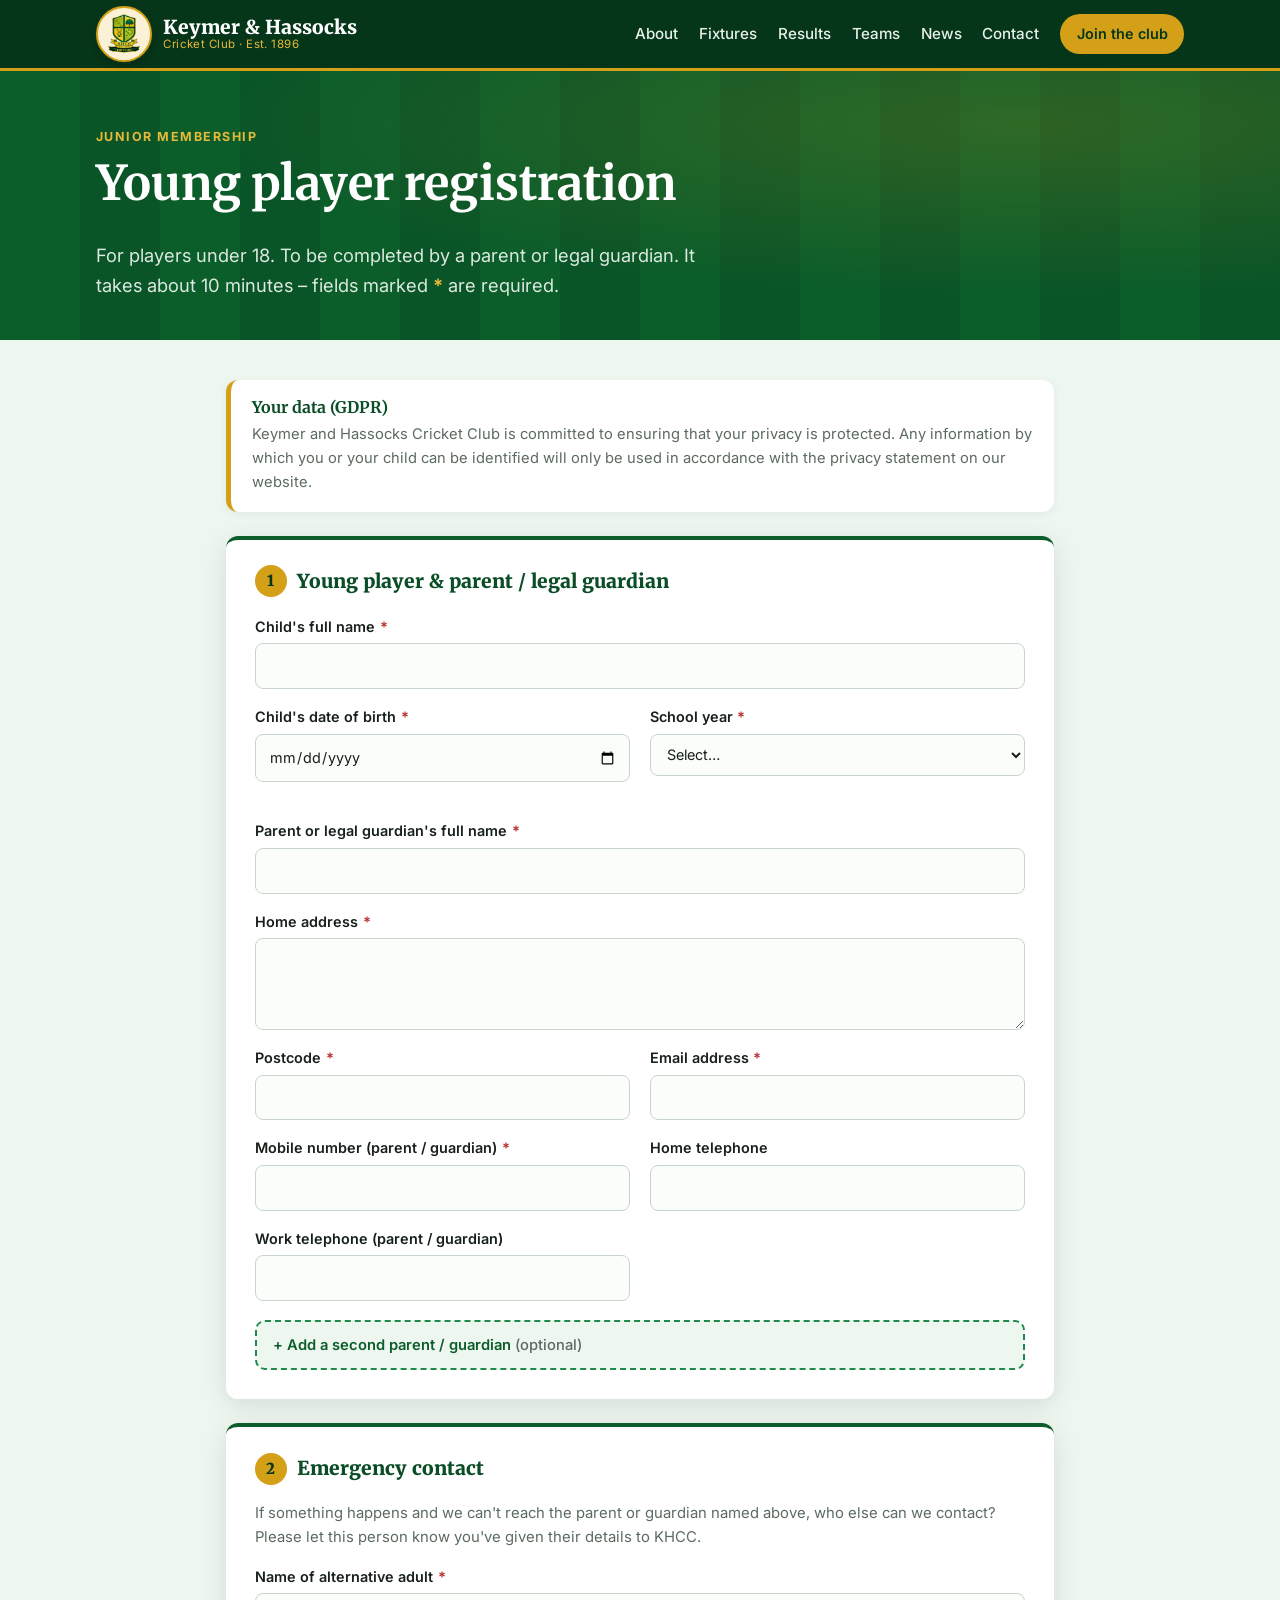
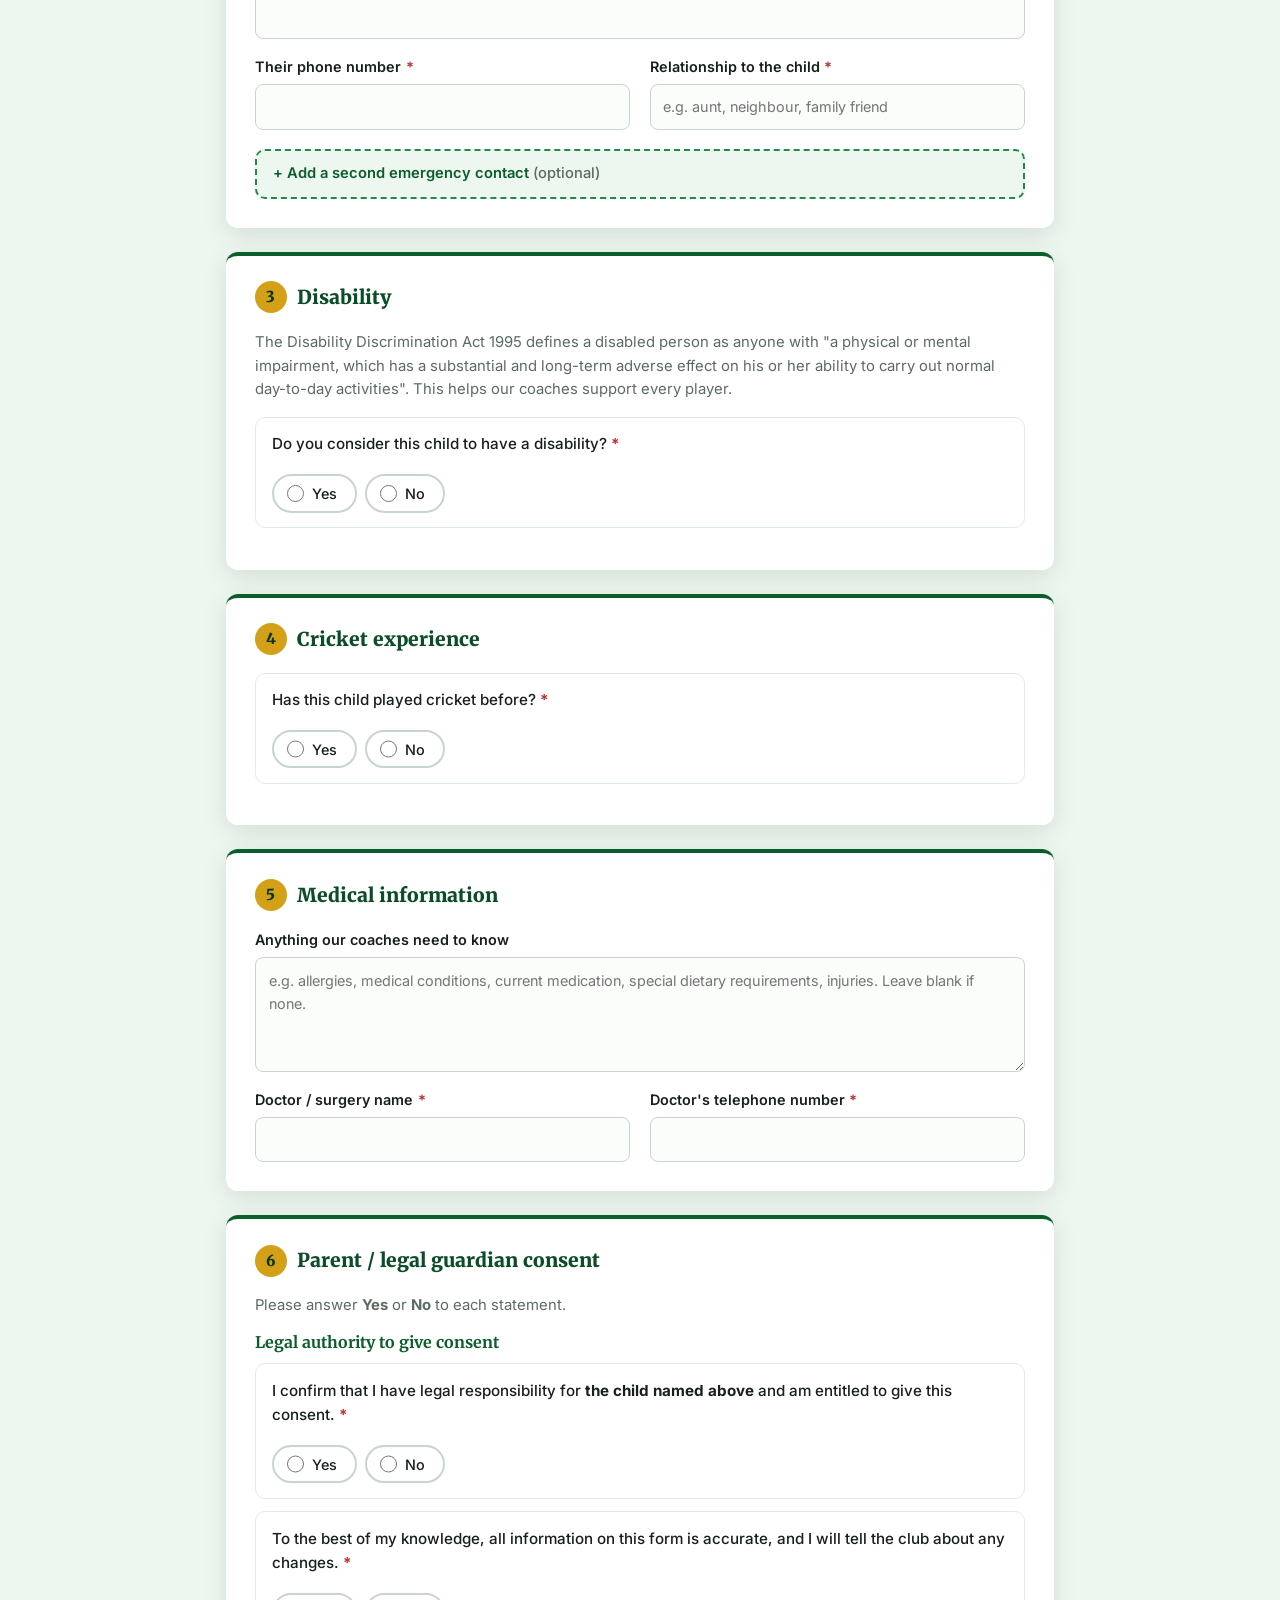
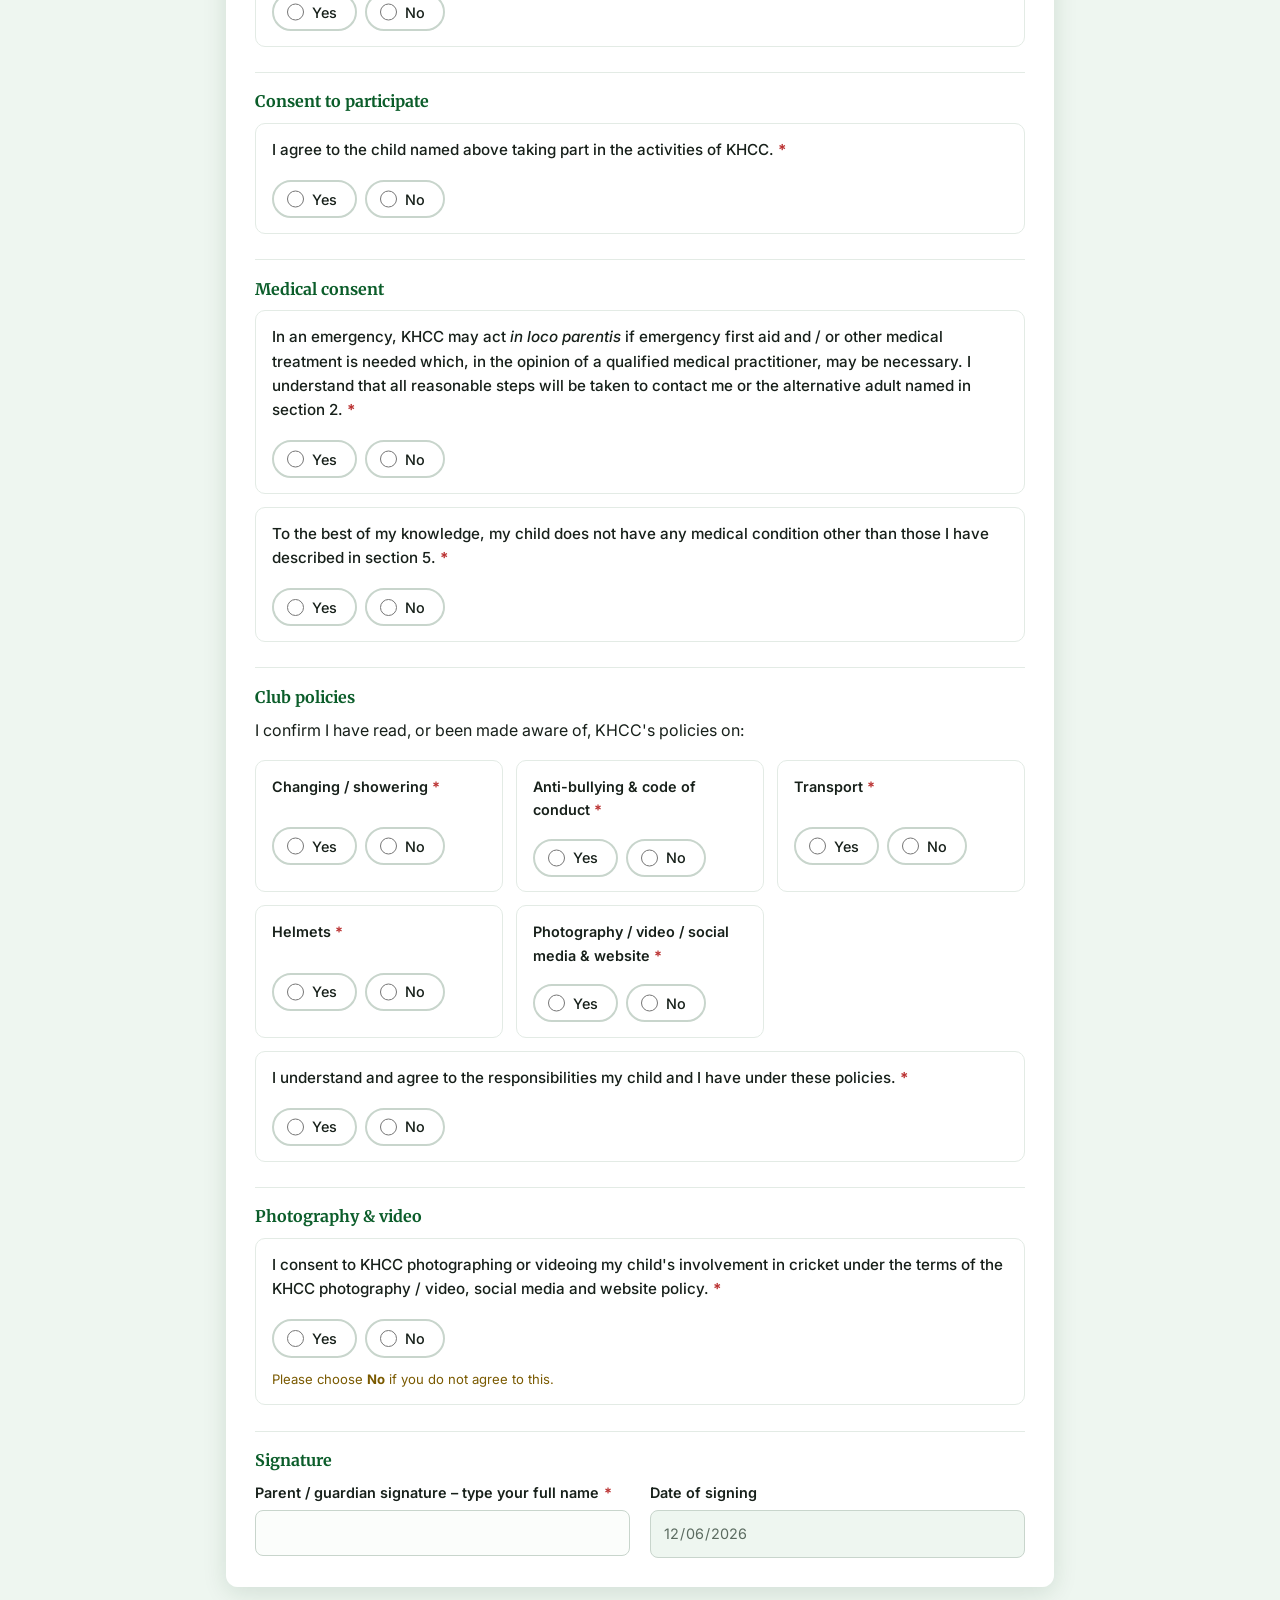
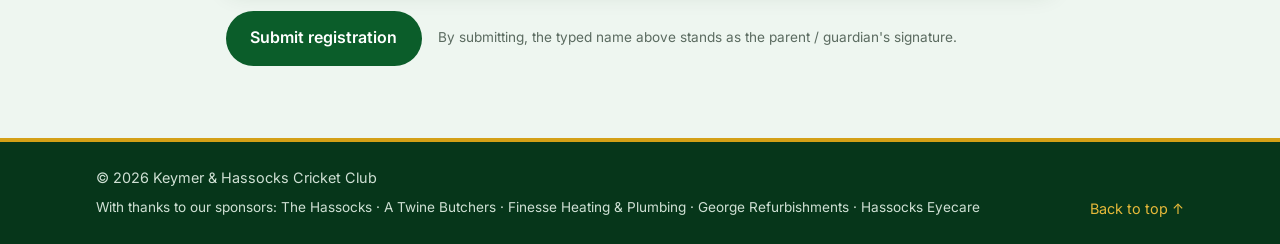
==== junior-registration.html @ 871d1a1e "junior template" ====
<!DOCTYPE html>
<html lang="en">
<head>
  <meta charset="UTF-8">
  <meta name="viewport" content="width=device-width, initial-scale=1.0">
  <title>Junior Player Registration – Keymer &amp; Hassocks Cricket Club</title>
  <meta name="description" content="Register a young player (under 18) with Keymer &amp; Hassocks Cricket Club – player profile, emergency contact, medical information and parent / guardian consent.">
  <link rel="icon" type="image/png" sizes="32x32" href="images/favicon-32.png">
  <link rel="icon" type="image/png" sizes="128x128" href="images/logo_128.png">
  <link rel="preconnect" href="https://fonts.googleapis.com">
  <link rel="preconnect" href="https://fonts.gstatic.com" crossorigin>
  <link href="https://fonts.googleapis.com/css2?family=Merriweather:wght@700;900&family=Inter:wght@400;500;600;700&display=swap" rel="stylesheet">
  <link rel="stylesheet" href="css/styles.css">
</head>
<body>

  <header class="site-header" id="top">
    <div class="container header-inner">
      <a href="index.html" class="brand" aria-label="Keymer &amp; Hassocks Cricket Club home">
        <img class="crest" src="images/logo_128.png" alt="" width="56" height="56">
        <span class="brand-text">
          <span class="brand-name">Keymer &amp; Hassocks</span>
          <span class="brand-sub">Cricket Club · Est. 1896</span>
        </span>
      </a>
      <button class="nav-toggle" aria-expanded="false" aria-controls="site-nav" aria-label="Open menu">
        <span></span><span></span><span></span>
      </button>
      <nav class="site-nav" id="site-nav" aria-label="Main">
        <a href="index.html#about">About</a>
        <a href="index.html#fixtures">Fixtures</a>
        <a href="index.html#results">Results</a>
        <a href="index.html#teams">Teams</a>
        <a href="index.html#news">News</a>
        <a href="index.html#contact">Contact</a>
        <a href="index.html#join" class="btn btn-gold btn-sm">Join the club</a>
      </nav>
    </div>
  </header>

  <main>
    <section class="page-hero">
      <div class="container">
        <p class="eyebrow eyebrow-gold">Junior membership</p>
        <h1>Young player registration</h1>
        <p class="lead">For players under 18. To be completed by a parent or legal guardian. It takes about 10 minutes – fields marked <span class="req">*</span> are required.</p>
      </div>
    </section>

    <section class="section section-tint reg-section">
      <div class="container reg-container">

        <aside class="gdpr-note">
          <h2>Your data (GDPR)</h2>
          <p>Keymer and Hassocks Cricket Club is committed to ensuring that your privacy is protected. Any information by which you or your child can be identified will only be used in accordance with the privacy statement on our website.</p>
        </aside>

        <div class="reg-done" id="reg-done" hidden tabindex="-1">
          <h2>Thank you – registration received</h2>
          <p id="reg-done-msg"></p>
          <p class="small">This is a pilot form: details are not yet sent to the club automatically. Please print or save a copy (choose “Save as PDF”) and email it to the junior section, or bring it to training.</p>
          <div class="hero-actions">
            <button type="button" class="btn btn-green" id="reg-print">Print / save a copy</button>
            <a href="index.html" class="btn btn-outline-green">Back to home</a>
          </div>
        </div>
        <form class="reg-form" id="reg-form" novalidate>
          <p class="form-status err" id="reg-errors" role="alert" hidden></p>

          <!-- SECTION 1 -->
          <fieldset class="reg-step">
            <legend><span class="step-num">1</span> Young player &amp; parent / legal guardian</legend>
            <div class="grid-2">
              <label class="span-2">Child's full name <span class="req">*</span>
                <input type="text" name="child_name" required autocomplete="off">
              </label>
              <label>Child's date of birth <span class="req">*</span>
                <input type="date" name="child_dob" required>
                <small class="hint" id="age-hint"></small>
              </label>
              <label>School year <span class="req">*</span>
                <select name="school_year" required>
                  <option value="">Select…</option>
                  <option>Reception</option>
                  <option>Year 1</option><option>Year 2</option><option>Year 3</option>
                  <option>Year 4</option><option>Year 5</option><option>Year 6</option>
                  <option>Year 7</option><option>Year 8</option><option>Year 9</option>
                  <option>Year 10</option><option>Year 11</option><option>Year 12</option>
                  <option>Year 13</option><option>Left school</option>
                </select>
              </label>
              <label class="span-2">Parent or legal guardian's full name <span class="req">*</span>
                <input type="text" name="parent_name" required autocomplete="name">
              </label>
              <label class="span-2">Home address <span class="req">*</span>
                <textarea name="address" rows="3" required autocomplete="street-address"></textarea>
              </label>
              <label>Postcode <span class="req">*</span>
                <input type="text" name="postcode" required autocomplete="postal-code" pattern="\s*[A-Za-z]{1,2}[0-9][A-Za-z0-9]?\s*[0-9][A-Za-z]{2}\s*" title="A UK postcode, e.g. BN6 8QH">
              </label>
              <label>Email address <span class="req">*</span>
                <input type="email" name="email" required autocomplete="email">
              </label>
              <label>Mobile number (parent / guardian) <span class="req">*</span>
                <input type="tel" name="mobile" required autocomplete="tel">
              </label>
              <label>Home telephone
                <input type="tel" name="home_tel">
              </label>
              <label>Work telephone (parent / guardian)
                <input type="tel" name="work_tel">
              </label>
            </div>

            <button type="button" class="add-more" data-add="parent2" aria-expanded="false" aria-controls="parent2">+ Add a second parent / guardian <span>(optional)</span></button>
            <div class="extra-block reveal" id="parent2" hidden>
              <div class="extra-head">
                <h3>Second parent / guardian</h3>
                <button type="button" class="remove-extra" data-remove="parent2">Remove</button>
              </div>
              <div class="grid-2">
                <label class="span-2">Full name <span class="req">*</span>
                  <input type="text" name="parent2_name" required>
                </label>
                <label>Relationship to the child
                  <input type="text" name="parent2_relationship" placeholder="e.g. mother, father, step-parent">
                </label>
                <label>Mobile number <span class="req">*</span>
                  <input type="tel" name="parent2_mobile" required>
                </label>
                <label>Email address
                  <input type="email" name="parent2_email">
                </label>
                <label>Work telephone
                  <input type="tel" name="parent2_work_tel">
                </label>
                <label class="span-2">Home address and postcode, if different
                  <textarea name="parent2_address" rows="2"></textarea>
                </label>
              </div>
            </div>
          </fieldset>

          <!-- SECTION 2 -->
          <fieldset class="reg-step">
            <legend><span class="step-num">2</span> Emergency contact</legend>
            <p class="intro">If something happens and we can't reach the parent or guardian named above, who else can we contact? Please let this person know you've given their details to KHCC.</p>
            <div class="grid-2">
              <label class="span-2">Name of alternative adult <span class="req">*</span>
                <input type="text" name="emergency_name" required>
              </label>
              <label>Their phone number <span class="req">*</span>
                <input type="tel" name="emergency_tel" required>
              </label>
              <label>Relationship to the child <span class="req">*</span>
                <input type="text" name="emergency_relationship" required placeholder="e.g. aunt, neighbour, family friend">
              </label>
            </div>

            <button type="button" class="add-more" data-add="emergency2" aria-expanded="false" aria-controls="emergency2">+ Add a second emergency contact <span>(optional)</span></button>
            <div class="extra-block reveal" id="emergency2" hidden>
              <div class="extra-head">
                <h3>Second emergency contact</h3>
                <button type="button" class="remove-extra" data-remove="emergency2">Remove</button>
              </div>
              <div class="grid-2">
                <label class="span-2">Name <span class="req">*</span>
                  <input type="text" name="emergency2_name" required>
                </label>
                <label>Their phone number <span class="req">*</span>
                  <input type="tel" name="emergency2_tel" required>
                </label>
                <label>Relationship to the child <span class="req">*</span>
                  <input type="text" name="emergency2_relationship" required placeholder="e.g. grandparent, neighbour">
                </label>
              </div>
            </div>
          </fieldset>

          <!-- SECTION 3 -->
          <fieldset class="reg-step">
            <legend><span class="step-num">3</span> Disability</legend>
            <p class="intro">The Disability Discrimination Act 1995 defines a disabled person as anyone with "a physical or mental impairment, which has a substantial and long-term adverse effect on his or her ability to carry out normal day-to-day activities". This helps our coaches support every player.</p>
            <fieldset class="yn">
              <legend>Do you consider this child to have a disability? <span class="req">*</span></legend>
              <label><input type="radio" name="disability" value="yes" required> Yes</label>
              <label><input type="radio" name="disability" value="no"> No</label>
            </fieldset>
            <div class="reveal" data-show-when="disability=yes" hidden>
              <fieldset class="checks" data-min-one>
                <legend>Nature of disability (tick all that apply) <span class="req">*</span></legend>
                <label><input type="checkbox" name="disability_type" value="Visual impairment"> Visual impairment</label>
                <label><input type="checkbox" name="disability_type" value="Hearing impairment"> Hearing impairment</label>
                <label><input type="checkbox" name="disability_type" value="Physical disability"> Physical disability</label>
                <label><input type="checkbox" name="disability_type" value="Learning disability"> Learning disability</label>
                <label><input type="checkbox" name="disability_type" value="Multiple disability"> Multiple disability</label>
                <label><input type="checkbox" name="disability_type" value="Other"> Other</label>
              </fieldset>
              <label class="reveal" data-show-when="disability_type=Other" hidden>Please specify <span class="req">*</span>
                <input type="text" name="disability_other" required>
              </label>
            </div>
          </fieldset>

          <!-- SECTION 4 -->
          <fieldset class="reg-step">
            <legend><span class="step-num">4</span> Cricket experience</legend>
            <fieldset class="yn">
              <legend>Has this child played cricket before? <span class="req">*</span></legend>
              <label><input type="radio" name="played_before" value="yes" required> Yes</label>
              <label><input type="radio" name="played_before" value="no"> No</label>
            </fieldset>
            <div class="reveal" data-show-when="played_before=yes" hidden>
              <fieldset class="checks" data-min-one>
                <legend>Where have they played? (tick all that apply) <span class="req">*</span></legend>
                <label><input type="checkbox" name="played_where" value="Primary school"> Primary school</label>
                <label><input type="checkbox" name="played_where" value="Secondary school"> Secondary school</label>
                <label><input type="checkbox" name="played_where" value="Local authority coaching"> Local authority coaching session(s)</label>
                <label><input type="checkbox" name="played_where" value="Club"> Club</label>
                <label><input type="checkbox" name="played_where" value="County"> County</label>
                <label><input type="checkbox" name="played_where" value="Other"> Other</label>
              </fieldset>
              <label class="reveal" data-show-when="played_where=Club" hidden>Which club?
                <input type="text" name="played_club">
              </label>
              <label class="reveal" data-show-when="played_where=Other" hidden>Please specify <span class="req">*</span>
                <input type="text" name="played_other" required>
              </label>
            </div>
          </fieldset>

          <!-- SECTION 5 -->
          <fieldset class="reg-step">
            <legend><span class="step-num">5</span> Medical information</legend>
            <div class="grid-2">
              <label class="span-2">Anything our coaches need to know
                <textarea name="medical" rows="4" placeholder="e.g. allergies, medical conditions, current medication, special dietary requirements, injuries. Leave blank if none."></textarea>
              </label>
              <label>Doctor / surgery name <span class="req">*</span>
                <input type="text" name="doctor" required>
              </label>
              <label>Doctor's telephone number <span class="req">*</span>
                <input type="tel" name="doctor_tel" required>
              </label>
            </div>
          </fieldset>

          <!-- SECTION 6 -->
          <fieldset class="reg-step">
            <legend><span class="step-num">6</span> Parent / legal guardian consent</legend>
            <p class="intro">Please answer <strong>Yes</strong> or <strong>No</strong> to each statement.</p>

            <h3 class="sub">Legal authority to give consent</h3>
            <fieldset class="yn" data-must-be-yes="We can only register a child with the consent of someone who has legal responsibility for them.">
              <legend>I confirm that I have legal responsibility for <strong class="child-name-slot">the child named above</strong> and am entitled to give this consent. <span class="req">*</span></legend>
              <label><input type="radio" name="c_legal" value="yes" required> Yes</label>
              <label><input type="radio" name="c_legal" value="no"> No</label>
            </fieldset>
            <fieldset class="yn" data-must-be-yes="Please confirm the information is accurate before submitting.">
              <legend>To the best of my knowledge, all information on this form is accurate, and I will tell the club about any changes. <span class="req">*</span></legend>
              <label><input type="radio" name="c_accurate" value="yes" required> Yes</label>
              <label><input type="radio" name="c_accurate" value="no"> No</label>
            </fieldset>

            <h3 class="sub">Consent to participate</h3>
            <fieldset class="yn" data-must-be-yes="Consent to take part is needed to register.">
              <legend>I agree to the child named above taking part in the activities of KHCC. <span class="req">*</span></legend>
              <label><input type="radio" name="c_participate" value="yes" required> Yes</label>
              <label><input type="radio" name="c_participate" value="no"> No</label>
            </fieldset>

            <h3 class="sub">Medical consent</h3>
            <fieldset class="yn">
              <legend>In an emergency, KHCC may act <em>in loco parentis</em> if emergency first aid and / or other medical treatment is needed which, in the opinion of a qualified medical practitioner, may be necessary. I understand that all reasonable steps will be taken to contact me or the alternative adult named in section 2. <span class="req">*</span></legend>
              <label><input type="radio" name="c_medical" value="yes" required> Yes</label>
              <label><input type="radio" name="c_medical" value="no"> No</label>
            </fieldset>
            <fieldset class="yn">
              <legend>To the best of my knowledge, my child does not have any medical condition other than those I have described in section 5. <span class="req">*</span></legend>
              <label><input type="radio" name="c_no_other_conditions" value="yes" required> Yes</label>
              <label><input type="radio" name="c_no_other_conditions" value="no"> No</label>
            </fieldset>

            <h3 class="sub">Club policies</h3>
            <p>I confirm I have read, or been made aware of, KHCC's policies on:</p>
            <div class="policy-grid">
              <fieldset class="yn yn-compact">
                <legend>Changing / showering <span class="req">*</span></legend>
                <label><input type="radio" name="p_changing" value="yes" required> Yes</label>
                <label><input type="radio" name="p_changing" value="no"> No</label>
              </fieldset>
              <fieldset class="yn yn-compact">
                <legend>Anti-bullying &amp; code of conduct <span class="req">*</span></legend>
                <label><input type="radio" name="p_conduct" value="yes" required> Yes</label>
                <label><input type="radio" name="p_conduct" value="no"> No</label>
              </fieldset>
              <fieldset class="yn yn-compact">
                <legend>Transport <span class="req">*</span></legend>
                <label><input type="radio" name="p_transport" value="yes" required> Yes</label>
                <label><input type="radio" name="p_transport" value="no"> No</label>
              </fieldset>
              <fieldset class="yn yn-compact">
                <legend>Helmets <span class="req">*</span></legend>
                <label><input type="radio" name="p_helmets" value="yes" required> Yes</label>
                <label><input type="radio" name="p_helmets" value="no"> No</label>
              </fieldset>
              <fieldset class="yn yn-compact">
                <legend>Photography / video / social media &amp; website <span class="req">*</span></legend>
                <label><input type="radio" name="p_photography" value="yes" required> Yes</label>
                <label><input type="radio" name="p_photography" value="no"> No</label>
              </fieldset>
            </div>
            <fieldset class="yn">
              <legend>I understand and agree to the responsibilities my child and I have under these policies. <span class="req">*</span></legend>
              <label><input type="radio" name="c_responsibilities" value="yes" required> Yes</label>
              <label><input type="radio" name="c_responsibilities" value="no"> No</label>
            </fieldset>

            <h3 class="sub">Photography &amp; video</h3>
            <fieldset class="yn">
              <legend>I consent to KHCC photographing or videoing my child's involvement in cricket under the terms of the KHCC photography / video, social media and website policy. <span class="req">*</span></legend>
              <label><input type="radio" name="c_photo_parent" value="yes" required> Yes</label>
              <label><input type="radio" name="c_photo_parent" value="no"> No</label>
              <p class="warn">Please choose <strong>No</strong> if you do not agree to this.</p>
            </fieldset>

            <h3 class="sub">Signature</h3>
            <div class="grid-2">
              <label>Parent / guardian signature – type your full name <span class="req">*</span>
                <input type="text" name="parent_signature" required class="signature">
              </label>
              <label>Date of signing
                <input type="date" name="parent_signed_date" required readonly>
              </label>
            </div>
          </fieldset>

          <!-- CHILD CONSENT (12–17) -->
          <fieldset class="reg-step reveal" id="child-consent" hidden>
            <legend><span class="step-num">7</span> Player's own consent (ages 12–17)</legend>
            <p class="intro">Players aged 12 or over are asked to give their own answer about photography. Please hand the device to your child for this part.</p>
            <fieldset class="yn">
              <legend>I agree to KHCC photographing or videoing my involvement in cricket under the terms of the KHCC photography / video, social media and website policy. <span class="req">*</span></legend>
              <label><input type="radio" name="c_photo_child" value="yes" required> Yes</label>
              <label><input type="radio" name="c_photo_child" value="no"> No</label>
              <p class="warn">Choose <strong>No</strong> if you do not agree.</p>
            </fieldset>
            <div class="grid-2">
              <label>Player signature – type your full name <span class="req">*</span>
                <input type="text" name="child_signature" required class="signature">
              </label>
              <label>Date of signing
                <input type="date" name="child_signed_date" required readonly>
              </label>
            </div>
          </fieldset>

          <div class="reg-actions">
            <button type="submit" class="btn btn-green">Submit registration</button>
            <p class="small">By submitting, the typed name above stands as the parent / guardian's signature.</p>
          </div>
        </form>

      </div>
    </section>
  </main>

  <footer class="site-footer">
    <div class="container footer-inner">
      <p>&copy; <span id="year"></span> Keymer &amp; Hassocks Cricket Club</p>
      <p class="sponsors">With thanks to our sponsors: The Hassocks · A Twine Butchers · Finesse Heating &amp; Plumbing · George Refurbishments · Hassocks Eyecare</p>
      <p><a href="#top">Back to top ↑</a></p>
    </div>
  </footer>

  <script src="js/main.js"></script>
  <script src="js/junior-registration.js"></script>
</body>
</html>
---- css/styles.css ----
:root {
  --green-900: #06361a;
  --green-800: #0b4d26;
  --green-700: #0b5d2a;
  --green-500: #1f8a4c;
  --green-50: #eef6f0;
  --gold-500: #d4a017;
  --gold-400: #e6b93a;
  --gold-100: #fbf1d6;
  --ink: #17201a;
  --muted: #5b6b60;
  --white: #ffffff;
  --radius: 12px;
  --shadow: 0 6px 24px rgba(6, 54, 26, 0.12);
  --max: 1120px;
}

* { box-sizing: border-box; }

html { scroll-behavior: smooth; scroll-padding-top: 76px; }

body {
  margin: 0;
  font-family: "Inter", system-ui, -apple-system, "Segoe UI", Roboto, sans-serif;
  color: var(--ink);
  background: var(--white);
  line-height: 1.6;
}

h1, h2, h3 { font-family: "Merriweather", Georgia, serif; line-height: 1.2; margin: 0 0 .6em; }
h2 { font-size: clamp(1.7rem, 3.5vw, 2.4rem); color: var(--green-800); }
h3 { font-size: 1.15rem; }
p { margin: 0 0 1em; }
a { color: var(--green-700); }

.container { max-width: var(--max); margin: 0 auto; padding: 0 16px; }
.gold { color: var(--gold-400); }

/* Buttons */
.btn {
  display: inline-block;
  padding: .8em 1.4em;
  border-radius: 999px;
  font-weight: 600;
  text-decoration: none;
  border: 2px solid transparent;
  cursor: pointer;
  font: inherit;
  font-weight: 600;
  transition: transform .15s, background .15s, color .15s;
}
.btn:hover { transform: translateY(-1px); }
.btn-sm { padding: .45em 1em; font-size: .9rem; }
.btn-gold { background: var(--gold-500); color: var(--green-900); }
.btn-gold:hover { background: var(--gold-400); }
.btn-green { background: var(--green-700); color: var(--white); }
.btn-green:hover { background: var(--green-800); }
.btn-outline { border-color: var(--gold-400); color: var(--white); }
.btn-outline:hover { background: rgba(255,255,255,.08); }

/* Header */
.site-header {
  position: sticky; top: 0; z-index: 50;
  background: var(--green-900);
  border-bottom: 3px solid var(--gold-500);
}
.header-inner { display: flex; align-items: center; justify-content: space-between; height: 68px; }
.brand { display: flex; align-items: center; gap: .7rem; text-decoration: none; color: var(--white); }
.crest {
  width: 56px; height: 56px; padding: 4px; flex-shrink: 0;
  display: block; object-fit: contain;
  border-radius: 50%;
  background: var(--gold-100);
  border: 2px solid var(--gold-500);
  box-shadow: 0 0 0 2px var(--green-900), 0 2px 8px rgba(0, 0, 0, .35);
}
.brand-text { display: flex; flex-direction: column; line-height: 1.1; }
.brand-name { font-family: "Merriweather", serif; font-weight: 900; font-size: 1.2rem; }
.brand-sub { font-size: .72rem; color: var(--gold-400); letter-spacing: .04em; }

.site-nav { display: flex; align-items: center; gap: 1.3rem; }
.site-nav a:not(.btn) { color: #e7efe9; text-decoration: none; font-weight: 500; font-size: .95rem; }
.site-nav a:not(.btn):hover { color: var(--gold-400); }

.nav-toggle { display: none; background: none; border: 0; padding: 8px; cursor: pointer; }
.nav-toggle span { display: block; width: 24px; height: 2px; margin: 5px 0; background: var(--gold-400); transition: transform .2s, opacity .2s; }

@media (max-width: 860px) {
  .nav-toggle { display: block; }
  .site-nav {
    position: absolute; top: 71px; left: 0; right: 0;
    flex-direction: column; align-items: stretch; gap: 0;
    background: var(--green-900);
    border-bottom: 3px solid var(--gold-500);
    max-height: 0; overflow: hidden; transition: max-height .25s ease;
  }
  .site-nav.open { max-height: 480px; }
  .site-nav a { padding: .9rem 16px; border-top: 1px solid rgba(255,255,255,.08); }
  .site-nav .btn { margin: .8rem 16px 1rem; text-align: center; }
  .nav-toggle[aria-expanded="true"] span:nth-child(1) { transform: translateY(7px) rotate(45deg); }
  .nav-toggle[aria-expanded="true"] span:nth-child(2) { opacity: 0; }
  .nav-toggle[aria-expanded="true"] span:nth-child(3) { transform: translateY(-7px) rotate(-45deg); }
}

/* Hero */
.hero {
  color: var(--white);
  background:
    radial-gradient(ellipse at 80% 20%, rgba(212,160,23,.18), transparent 55%),
    repeating-linear-gradient(90deg, var(--green-700) 0 80px, #0a5527 80px 160px);
  padding: 5rem 0 0;
}
.hero-inner { max-width: 760px; margin-left: max(16px, calc((100% - var(--max)) / 2 + 16px)); padding-bottom: 3rem; }
.hero h1 { font-size: clamp(2.2rem, 6vw, 3.8rem); color: var(--white); }
.lead { font-size: 1.15rem; color: #dbe9df; max-width: 620px; }
.hero-actions { display: flex; flex-wrap: wrap; gap: .8rem; margin-top: 1.6rem; }

.hero-stats {
  display: grid; grid-template-columns: repeat(4, 1fr);
  background: var(--green-900);
  border-radius: var(--radius) var(--radius) 0 0;
  border-top: 4px solid var(--gold-500);
  padding: 1.4rem 16px;
}
.stat { text-align: center; }
.stat-num { display: block; font-family: "Merriweather", serif; font-weight: 900; font-size: 1.8rem; color: var(--gold-400); }
.stat-label { font-size: .85rem; color: #cfe0d4; }
@media (max-width: 600px) { .hero-stats { grid-template-columns: repeat(2, 1fr); row-gap: 1rem; } }

/* Sections */
.section { padding: 4.5rem 0; }
.section-tint { background: var(--green-50); }
.section-green { background: var(--green-800); color: var(--white); }
.section-green h2 { color: var(--white); }
.section-gold { background: var(--gold-100); }

.eyebrow { text-transform: uppercase; letter-spacing: .12em; font-size: .78rem; font-weight: 700; color: var(--gold-500); margin-bottom: .5rem; }
.hero .eyebrow, .eyebrow-gold { color: var(--gold-400); }
.eyebrow-green { color: var(--green-700); }

.two-col { display: grid; grid-template-columns: 1.1fr 1fr; gap: 3rem; align-items: center; }
@media (max-width: 860px) { .two-col { grid-template-columns: 1fr; gap: 2rem; } }

.ticks { list-style: none; padding: 0; margin: 1.2rem 0 0; }
.ticks li { padding-left: 1.8rem; position: relative; margin-bottom: .5rem; font-weight: 500; }
.ticks li::before {
  content: "✓"; position: absolute; left: 0; top: 0;
  width: 1.25rem; height: 1.25rem; border-radius: 50%;
  background: var(--gold-500); color: var(--green-900);
  display: grid; place-items: center; font-size: .75rem; font-weight: 700; margin-top: .2rem;
}

/* Pitch illustration */
.about-card {
  background: var(--green-500);
  background-image: radial-gradient(circle at center, #2a9b58 0 45%, var(--green-700) 46% 100%);
  border-radius: 50%;
  aspect-ratio: 1; max-width: 420px; width: 100%; margin: 0 auto;
  display: grid; place-items: center;
  box-shadow: var(--shadow), inset 0 0 0 10px rgba(255,255,255,.15);
}
.pitch { position: relative; width: 22%; height: 62%; background: #d9c58f; border-radius: 4px; }
.crease { position: absolute; left: -15%; right: -15%; height: 2px; background: #fff; }
.crease.top { top: 12%; } .crease.bottom { bottom: 12%; }
.stumps { position: absolute; left: 50%; transform: translateX(-50%); display: flex; gap: 3px; }
.stumps.top { top: 6%; } .stumps.bottom { bottom: 6%; }
.stumps i { width: 3px; height: 12px; background: var(--gold-500); display: block; }

/* Filter chips */
.filter { display: flex; flex-wrap: wrap; gap: .5rem; margin-bottom: 1.5rem; }
.chip {
  border: 2px solid var(--green-700); background: var(--white); color: var(--green-700);
  border-radius: 999px; padding: .35em 1em; font: inherit; font-weight: 600; font-size: .9rem; cursor: pointer;
}
.chip.active, .chip:hover { background: var(--green-700); color: var(--white); }

/* Fixtures */
.fixture-list { display: grid; gap: .8rem; }
.fixture {
  display: grid; grid-template-columns: 84px 1fr auto; gap: 1.2rem; align-items: center;
  background: var(--white); border-radius: var(--radius); padding: 1rem 1.2rem;
  box-shadow: 0 2px 8px rgba(6,54,26,.06); border-left: 5px solid var(--gold-500);
}
.fx-date { text-align: center; background: var(--green-800); color: var(--white); border-radius: 8px; padding: .4rem 0; line-height: 1.15; }
.fx-date .d { font-family: "Merriweather", serif; font-weight: 900; font-size: 1.5rem; color: var(--gold-400); display: block; }
.fx-date .m { font-size: .75rem; text-transform: uppercase; letter-spacing: .08em; }
.fx-teams { font-weight: 600; }
.fx-meta { font-size: .88rem; color: var(--muted); }
.tag { font-size: .75rem; font-weight: 700; padding: .25em .7em; border-radius: 999px; white-space: nowrap; }
.tag-home { background: var(--green-50); color: var(--green-700); border: 1px solid var(--green-500); }
.tag-away { background: var(--gold-100); color: #7a5a00; border: 1px solid var(--gold-500); }
.empty { color: var(--muted); font-style: italic; }
@media (max-width: 560px) {
  .fixture { grid-template-columns: 64px 1fr; }
  .fixture .tag { grid-column: 2; justify-self: start; }
}

/* Results */
.results-grid { display: grid; grid-template-columns: repeat(auto-fill, minmax(260px, 1fr)); gap: 1rem; }
.result { border-radius: var(--radius); padding: 1.2rem; border: 1px solid #dfe8e2; background: var(--white); }
.result-badge { display: inline-block; font-size: .72rem; font-weight: 800; letter-spacing: .08em; padding: .2em .7em; border-radius: 4px; margin-bottom: .6rem; }
.won { background: var(--green-700); color: var(--white); }
.lost { background: #8a2b2b; color: var(--white); }
.drawn { background: var(--gold-500); color: var(--green-900); }
.cancelled { background: #6b7280; color: var(--white); }
.map-embed { width: 100%; min-height: 300px; border: 0; border-radius: var(--radius); display: block; }
.sponsors { color: #cfe0d4; font-size: .85rem; }
.result h3 { font-family: "Inter", sans-serif; font-size: 1rem; margin-bottom: .3rem; }
.result .score { font-size: .92rem; color: var(--muted); margin: 0; }

/* Team cards */
.cards { display: grid; grid-template-columns: repeat(auto-fit, minmax(230px, 1fr)); gap: 1.2rem; }
.card {
  background: rgba(255,255,255,.06); border: 1px solid rgba(230,185,58,.35);
  border-radius: var(--radius); padding: 1.5rem;
}
.card h3 { color: var(--gold-400); }
.card p { color: #dbe9df; }
.card .meta { margin: 0; font-weight: 600; color: var(--white); font-size: .9rem; }

/* News */
.news-grid { display: grid; grid-template-columns: repeat(auto-fit, minmax(260px, 1fr)); gap: 1.5rem; }
.news-item { border-top: 4px solid var(--gold-500); padding-top: 1rem; }
.news-item time { font-size: .82rem; color: var(--muted); font-weight: 600; }
.news-item h3 { margin-top: .3rem; color: var(--green-800); }

/* Join */
.prices { width: 100%; max-width: 380px; border-collapse: collapse; margin-top: 1rem; }
.prices th, .prices td { padding: .55rem 0; border-bottom: 1px solid rgba(11,77,38,.15); }
.prices th { text-align: left; font-weight: 500; }
.prices td { text-align: right; font-weight: 700; color: var(--green-800); }

.join-form { background: var(--white); padding: 1.8rem; border-radius: var(--radius); box-shadow: var(--shadow); display: grid; gap: 1rem; }
.join-form label { display: grid; gap: .35rem; font-weight: 600; font-size: .9rem; }
.join-form input, .join-form select, .join-form textarea {
  font: inherit; padding: .65rem .8rem; border: 1px solid #c8d5cc; border-radius: 8px; background: #fbfdfb;
}
.join-form input:focus, .join-form select:focus, .join-form textarea:focus { outline: 2px solid var(--gold-500); border-color: var(--green-700); }
.join-form .invalid { border-color: #b33; }
.form-status { margin: 0; font-weight: 600; min-height: 1.5em; }
.form-status.ok { color: var(--green-700); }
.form-status.err { color: #b33; }

/* Contact */
address { font-style: normal; margin-bottom: 1rem; line-height: 1.7; }
.map-placeholder {
  min-height: 260px; border-radius: var(--radius);
  background: repeating-linear-gradient(45deg, var(--green-50) 0 14px, #e2efe6 14px 28px);
  border: 2px dashed var(--green-500);
  display: grid; place-items: center; color: var(--green-700); font-weight: 600;
}

/* Footer */
.site-footer { background: var(--green-900); color: #cfe0d4; border-top: 4px solid var(--gold-500); padding: 1.5rem 0; font-size: .9rem; }
.footer-inner { display: flex; justify-content: space-between; flex-wrap: wrap; gap: .5rem; }
.footer-inner p { margin: 0; }
.site-footer a { color: var(--gold-400); text-decoration: none; }

/* Long club name: tighten brand on small phones */
@media (max-width: 400px) {
  .brand-name { font-size: 1rem; }
  .crest { width: 48px; height: 48px; padding: 3px; }
}

/* ---------------------------------------------------------------------------
   Junior registration page
--------------------------------------------------------------------------- */
.page-hero {
  color: var(--white);
  background:
    radial-gradient(ellipse at 80% 20%, rgba(212,160,23,.18), transparent 55%),
    repeating-linear-gradient(90deg, var(--green-700) 0 80px, #0a5527 80px 160px);
  padding: 3.5rem 0 2.5rem;
}
.page-hero h1 { font-size: clamp(1.9rem, 5vw, 3rem); color: var(--white); }
.page-hero .lead { margin: 0; }
.req { color: #b33; font-weight: 700; }
.page-hero .req { color: var(--gold-400); }

.reg-section { padding-top: 2.5rem; }
.reg-container { max-width: 860px; }

.gdpr-note {
  background: var(--white); border-left: 5px solid var(--gold-500);
  border-radius: var(--radius); padding: 1.1rem 1.3rem; margin-bottom: 1.5rem;
  box-shadow: 0 2px 8px rgba(6,54,26,.06); font-size: .92rem;
}
.gdpr-note h2 { font-size: 1rem; margin-bottom: .4rem; }
.gdpr-note p { margin: 0; color: var(--muted); }

.reg-form { display: grid; gap: 1.5rem; }
.reg-form > .form-status { background: #fdecec; border: 1px solid #e3b3b3; border-radius: var(--radius); padding: .9rem 1.1rem; display: grid; gap: .25rem; }
.reg-form > .form-status[hidden] { display: none; }

.reg-step {
  background: var(--white); border: 0; margin: 0; min-width: 0;
  border-radius: var(--radius); box-shadow: var(--shadow);
  padding: 1.6rem 1.8rem 1.8rem; border-top: 4px solid var(--green-700);
}
.reg-step[hidden] { display: none; }
.reg-step > legend {
  float: left; width: 100%; padding: 0; margin-bottom: 1.1rem;
  font-family: "Merriweather", Georgia, serif; font-weight: 900; font-size: 1.2rem; color: var(--green-800);
  display: flex; align-items: center; gap: .65rem;
}
.reg-step > legend + * { clear: both; }
.step-num {
  flex-shrink: 0; width: 2rem; height: 2rem; border-radius: 50%;
  display: grid; place-items: center; font-size: .95rem;
  background: var(--gold-500); color: var(--green-900);
}
.reg-step .intro { color: var(--muted); font-size: .93rem; }
.reg-step .sub { font-size: 1rem; color: var(--green-700); margin: 1.6rem 0 .7rem; padding-top: 1.2rem; border-top: 1px solid #e3ebe5; }
.reg-step .sub:first-of-type { border-top: 0; padding-top: 0; margin-top: .4rem; }

.grid-2 { display: grid; grid-template-columns: 1fr 1fr; gap: 1rem 1.2rem; }
.span-2 { grid-column: 1 / -1; }
@media (max-width: 640px) {
  .grid-2 { grid-template-columns: 1fr; }
  .reg-step { padding: 1.3rem 1.1rem 1.4rem; }
}

/* Flex (not grid) so the label text and its * stay on one line; the field wraps underneath. */
.reg-form label { display: flex; flex-wrap: wrap; align-items: baseline; align-content: flex-start; gap: .35rem .3rem; font-weight: 600; font-size: .9rem; }
.reg-form label > :is(input:not([type="radio"], [type="checkbox"]), select, textarea, .hint) { flex: 1 0 100%; }
.reg-form label[hidden], .reg-form .reveal[hidden] { display: none; }
.reg-form input[type="text"], .reg-form input[type="email"], .reg-form input[type="tel"],
.reg-form input[type="date"], .reg-form select, .reg-form textarea {
  font: inherit; font-weight: 400; padding: .65rem .8rem; width: 100%;
  border: 1px solid #c8d5cc; border-radius: 8px; background: #fbfdfb; color: var(--ink);
}
.reg-form input[readonly] { background: var(--green-50); color: var(--muted); }
.reg-form input:focus, .reg-form select:focus, .reg-form textarea:focus { outline: 2px solid var(--gold-500); border-color: var(--green-700); }
.reg-form .invalid:is(input, select, textarea) { border-color: #b33; background: #fff7f7; }
.reg-form .signature { font-family: "Merriweather", Georgia, serif; font-style: italic; }
.hint { font-weight: 500; color: var(--muted); font-size: .82rem; min-height: 1.2em; }

/* Yes / No questions and tick lists */
.yn, .checks { border: 1px solid #e3ebe5; border-radius: 10px; padding: .9rem 1rem; margin: 0 0 .8rem; min-width: 0; }
.yn > legend, .checks > legend { float: left; width: 100%; padding: 0; margin-bottom: .6rem; font-weight: 500; font-size: .95rem; }
.yn > legend + *, .checks > legend + * { clear: both; }
.yn { display: flex; flex-wrap: wrap; gap: .5rem; }
.yn > legend { flex-basis: 100%; }
.reg-form .yn label, .reg-form .checks label { display: flex; flex-wrap: nowrap; align-items: center; gap: .5rem; font-weight: 500; cursor: pointer; }
.reg-form .yn-compact label { align-self: flex-start; }
.yn label {
  border: 2px solid #c8d5cc; border-radius: 999px; padding: .35rem 1.1rem .35rem .8rem; background: var(--white);
}
.yn label:has(input:checked) { border-color: var(--green-700); background: var(--green-50); color: var(--green-800); font-weight: 700; }
.yn label:has(input[value="no"]:checked) { border-color: #8a6a10; background: var(--gold-100); color: #6b5000; }
.yn input, .checks input { accent-color: var(--green-700); width: 1.1rem; height: 1.1rem; margin: 0; }
.checks { display: grid; grid-template-columns: repeat(auto-fill, minmax(220px, 1fr)); gap: .55rem 1rem; }
.checks > legend { grid-column: 1 / -1; }
.yn.invalid, .checks.invalid { border-color: #b33; background: #fff7f7; }
.yn .warn { flex-basis: 100%; margin: .2rem 0 0; font-size: .82rem; color: #7a5a00; }
.reveal { margin-top: .2rem; }
.reveal > label { margin-bottom: .8rem; }

.policy-grid { display: grid; grid-template-columns: repeat(auto-fill, minmax(240px, 1fr)); gap: .8rem; margin-bottom: .8rem; }
.policy-grid .yn { margin: 0; }
.yn-compact > legend { font-weight: 600; font-size: .9rem; }

/* Optional second parent / emergency contact */
.add-more {
  margin-top: 1.2rem; font: inherit; font-weight: 600; font-size: .92rem; cursor: pointer;
  background: var(--green-50); color: var(--green-700);
  border: 2px dashed var(--green-500); border-radius: 10px; padding: .7rem 1rem; width: 100%; text-align: left;
}
.add-more:hover { background: #e2efe6; }
.add-more span { font-weight: 500; color: var(--muted); }
.add-more[hidden] { display: none; }
.extra-block { margin-top: 1.4rem; padding-top: 1.2rem; border-top: 1px solid #e3ebe5; }
.extra-head { display: flex; align-items: center; justify-content: space-between; gap: 1rem; margin-bottom: .8rem; }
.extra-head h3 { font-size: 1rem; color: var(--green-700); margin: 0; }
.remove-extra { font: inherit; font-size: .85rem; font-weight: 600; color: #8a2b2b; background: none; border: 0; padding: .2rem 0; cursor: pointer; text-decoration: underline; }

.reg-actions { display: flex; flex-wrap: wrap; align-items: center; gap: 1rem; }
.small { font-size: .85rem; color: var(--muted); margin: 0; }

.reg-done {
  background: var(--white); border-radius: var(--radius); box-shadow: var(--shadow);
  border-top: 4px solid var(--gold-500); padding: 1.6rem 1.8rem; margin-bottom: 1.5rem;
}
.reg-done:focus { outline: none; }
.reg-done h2 { font-size: 1.4rem; }
.btn-outline-green { border-color: var(--green-700); color: var(--green-700); background: transparent; }
.btn-outline-green:hover { background: var(--green-50); }
.reg-form.submitted .reg-actions { display: none; }
.reg-form.submitted { opacity: .85; }

/* Junior registration link on home page */
.join-junior { margin-top: 1.4rem; padding-top: 1.2rem; border-top: 1px solid rgba(11,77,38,.15); }

@media print {
  .site-header, .site-footer, .page-hero .lead, .reg-done .hero-actions, .reg-done .small, .reg-actions, .gdpr-note, .add-more, .remove-extra { display: none !important; }
  .page-hero { background: none; color: var(--ink); padding: 0 0 1rem; }
  .page-hero h1 { color: var(--green-800); }
  .section-tint { background: none; }
  .reg-step, .reg-done { box-shadow: none; border: 1px solid #ccc; break-inside: avoid-page; }
  .reg-form.submitted { opacity: 1; }
  .yn label:not(:has(input:checked)) { opacity: .45; }
}
.card-link { color: var(--gold-400); }
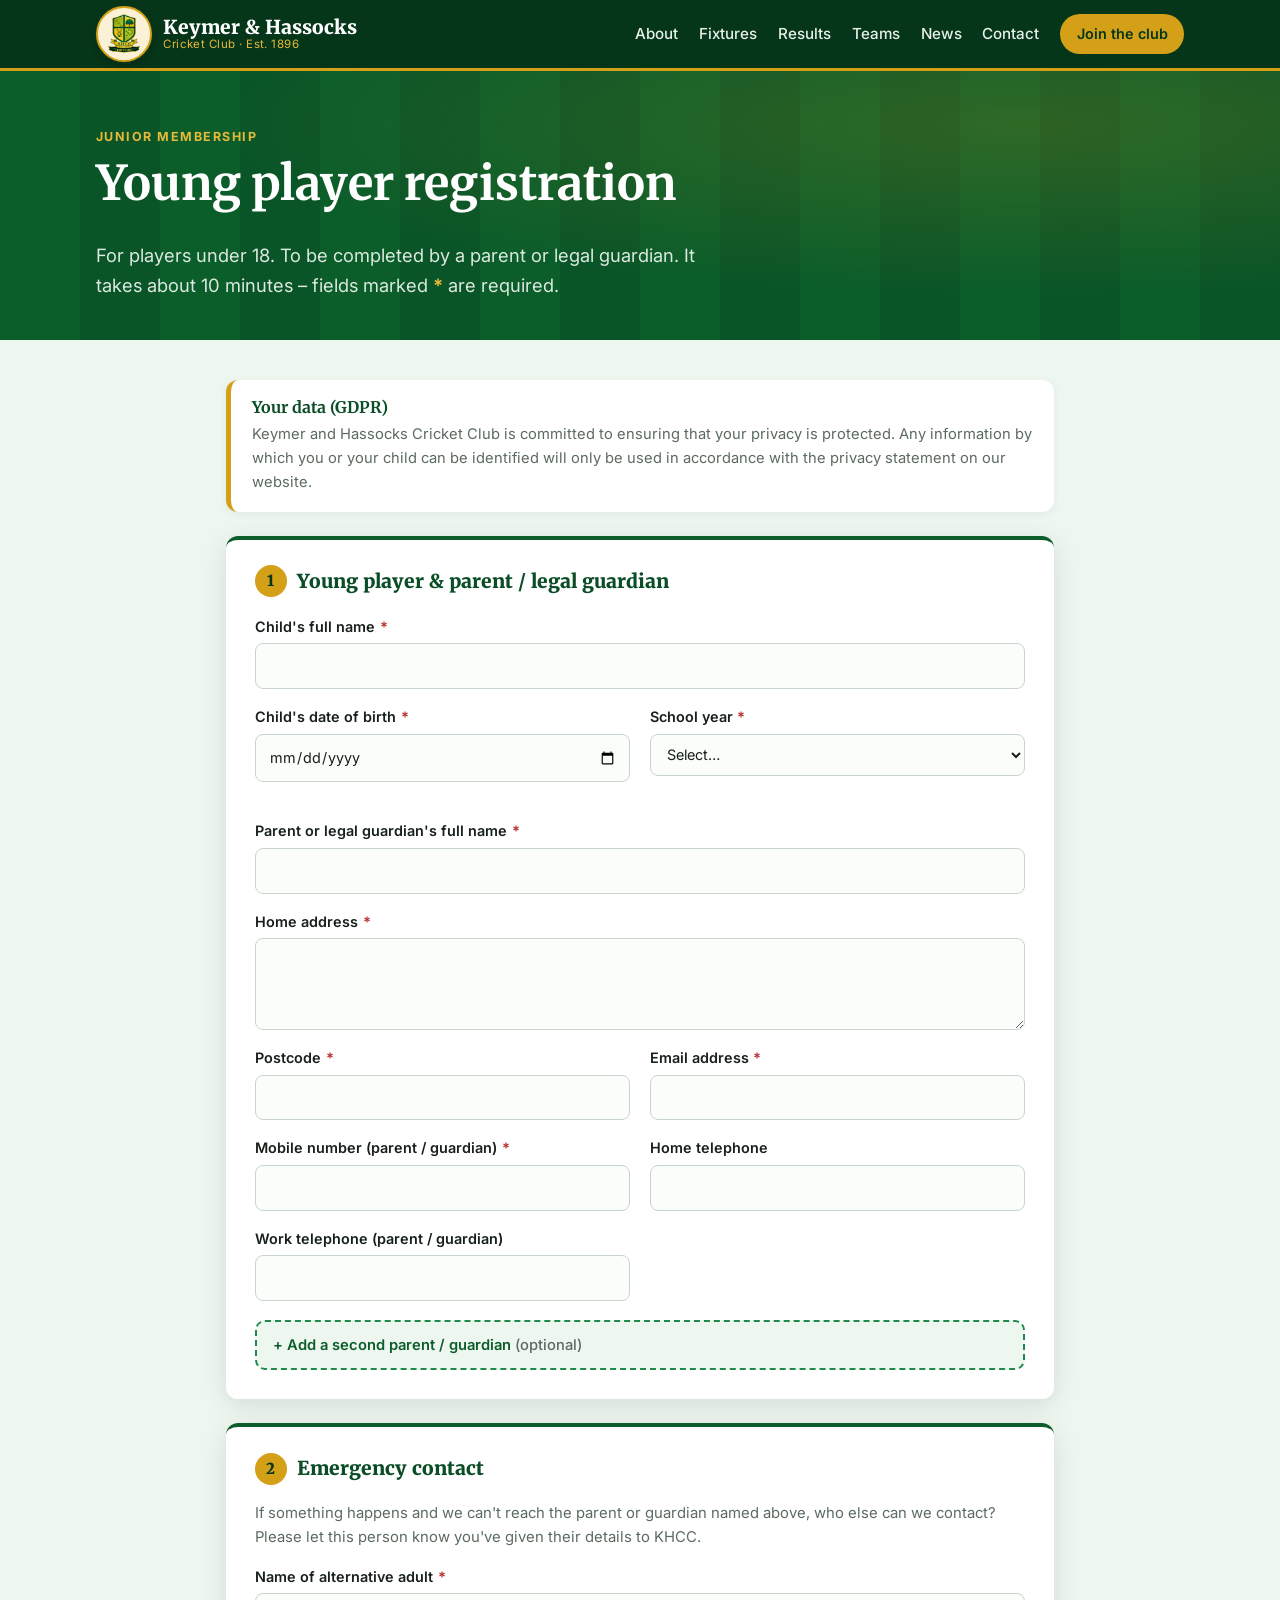
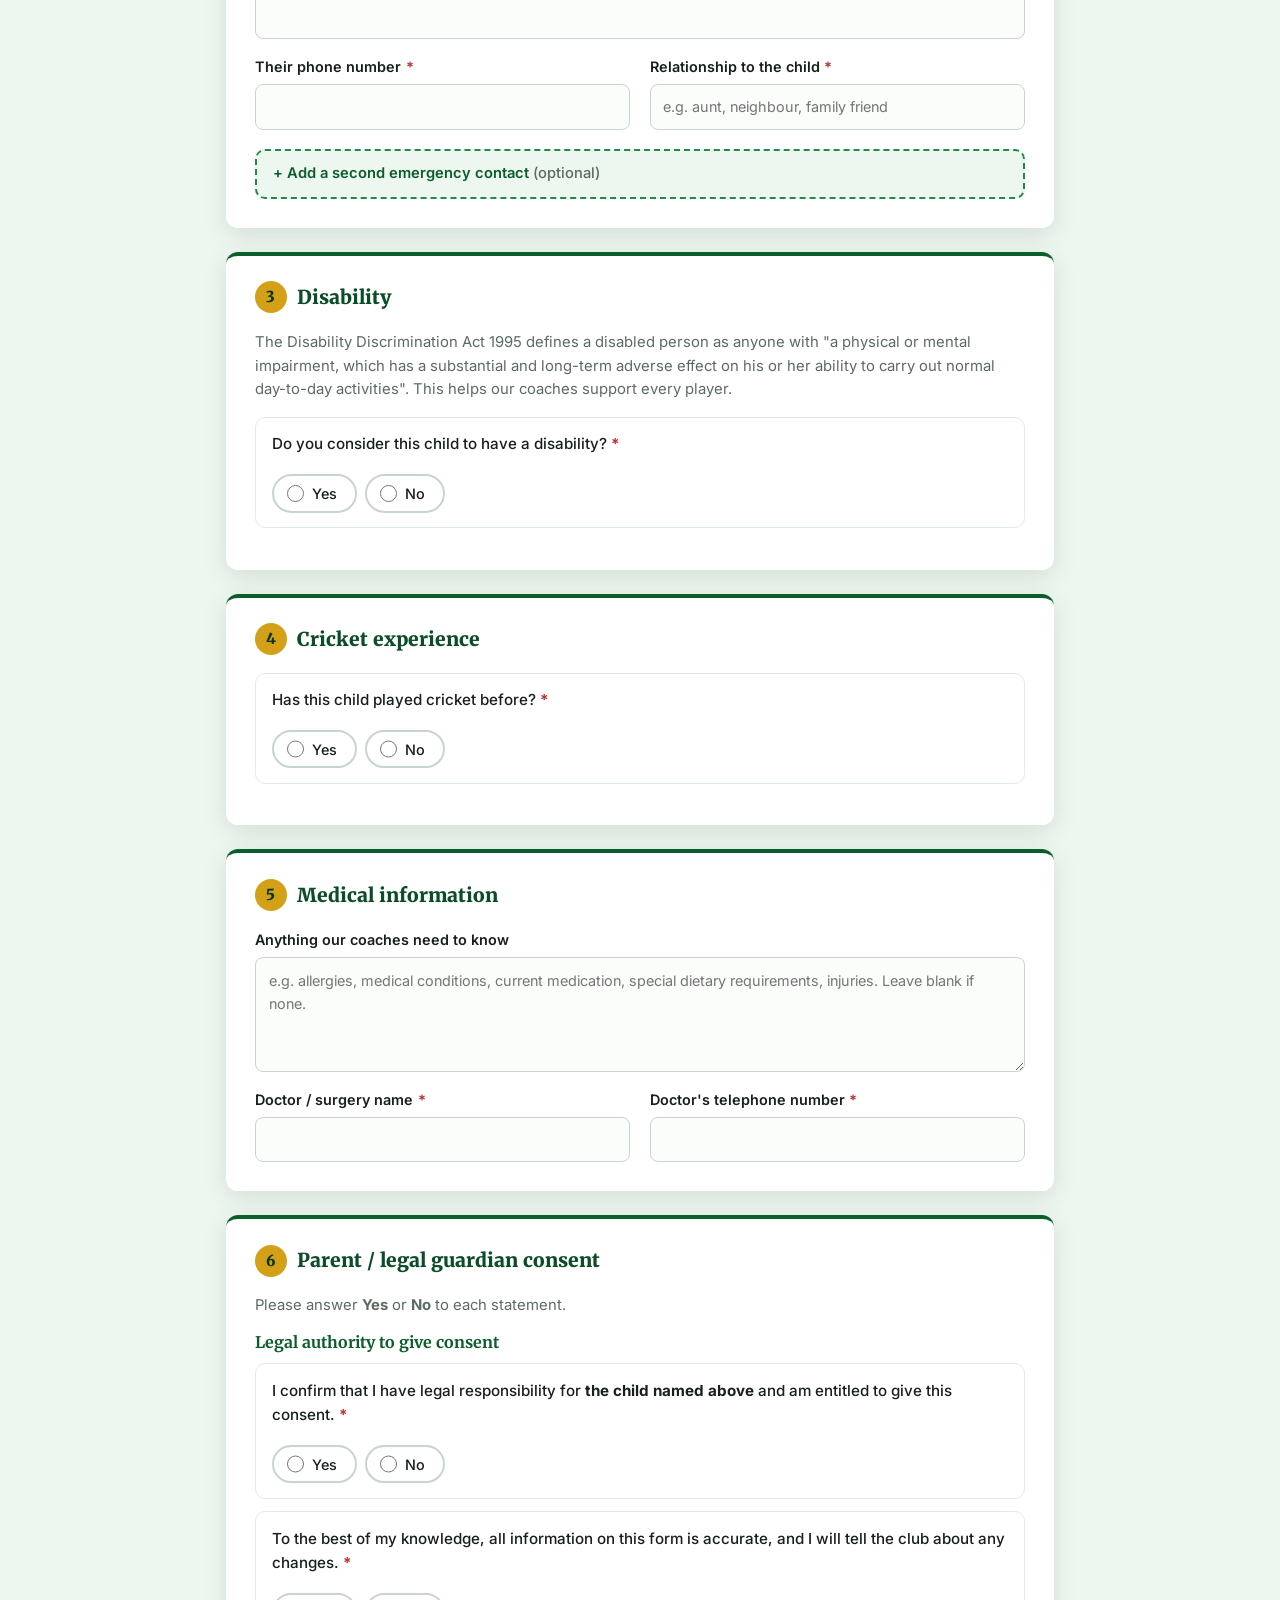
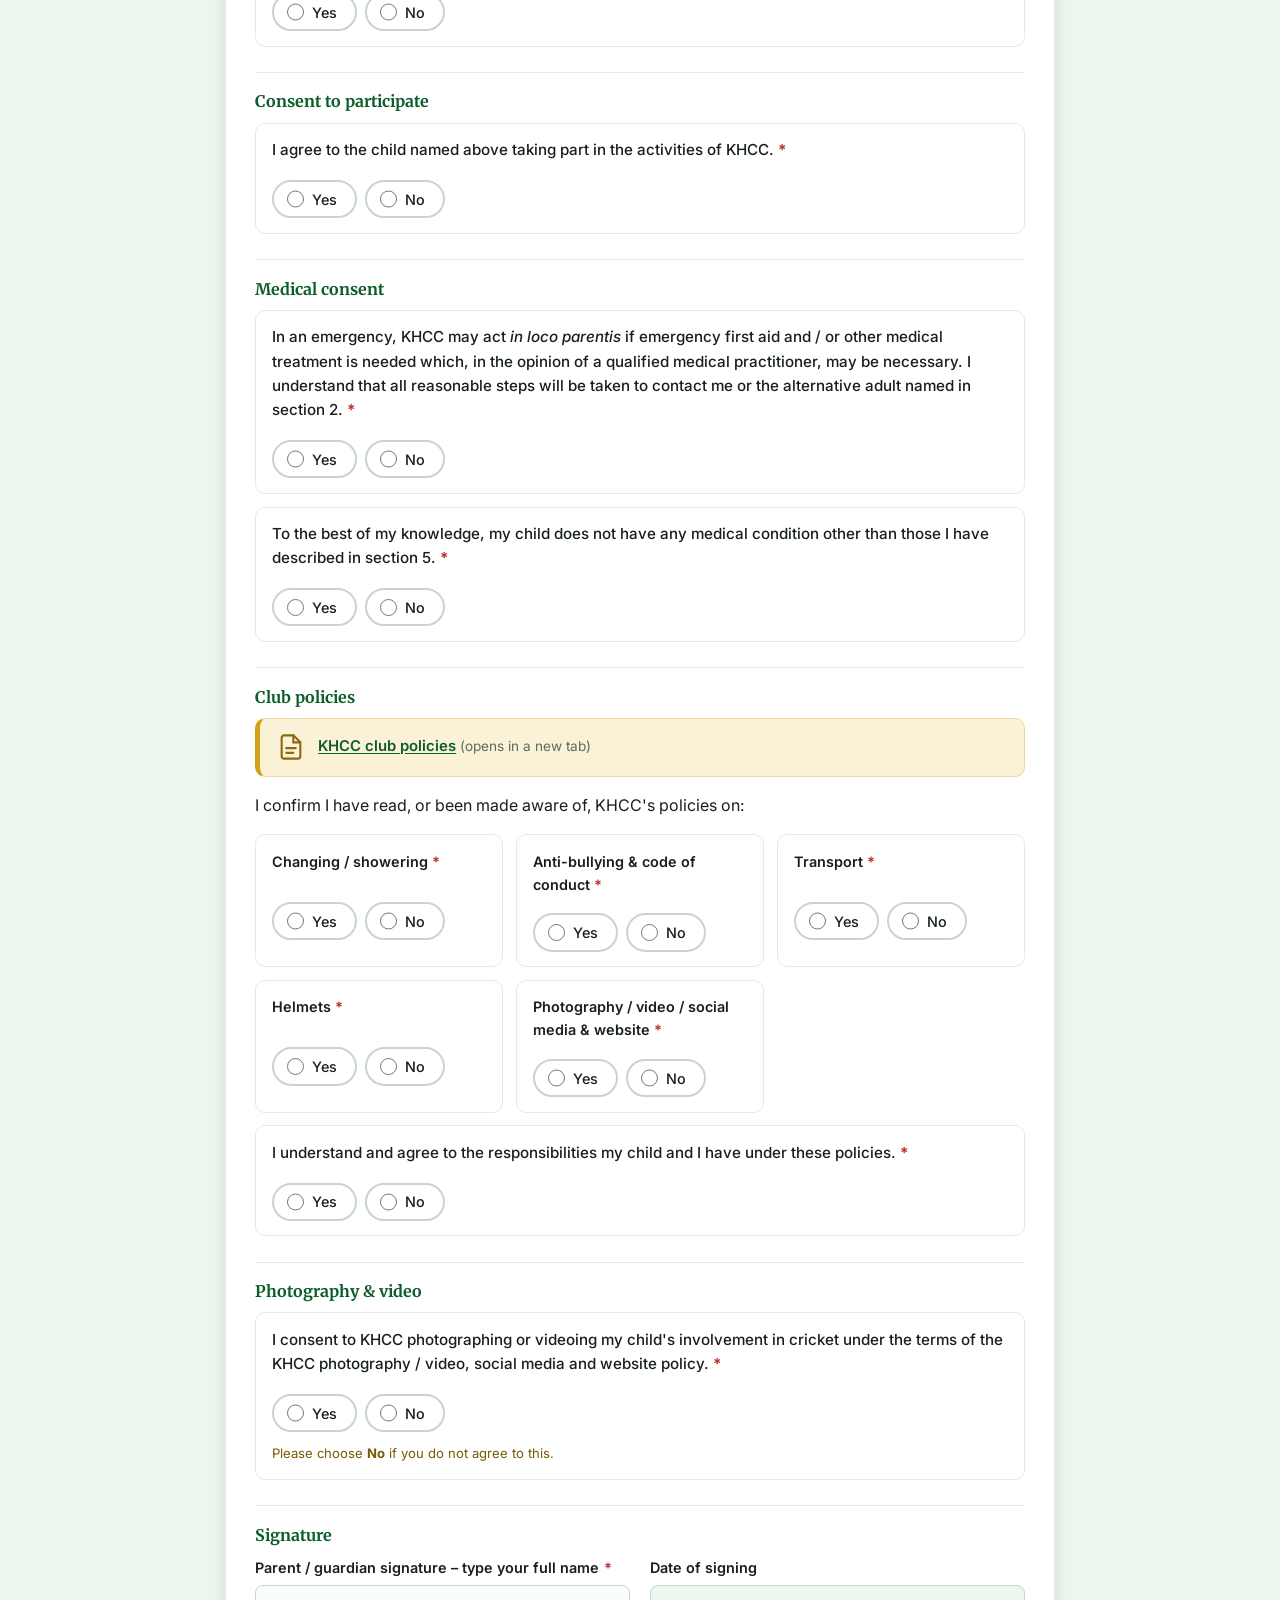
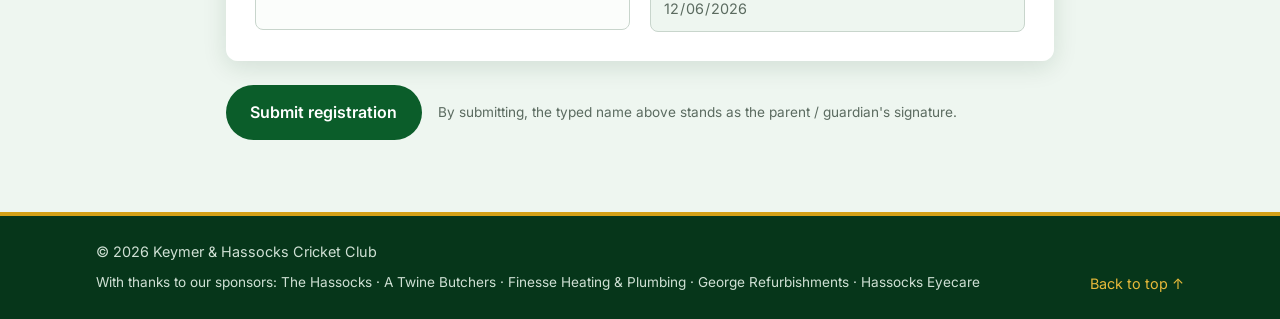
==== commit 868ea2d2: "add docs links add link to play cricket documents for the policies" ====
--- a/junior-registration.html
+++ b/junior-registration.html
@@ -282,6 +282,11 @@
             </fieldset>
 
             <h3 class="sub">Club policies</h3>
+            <div class="policy-callout">
+              <svg class="policy-icon" viewBox="0 0 24 24" width="28" height="28" aria-hidden="true" focusable="false"><path d="M6 2h8l6 6v12a2 2 0 0 1-2 2H6a2 2 0 0 1-2-2V4a2 2 0 0 1 2-2z" fill="none" stroke="currentColor" stroke-width="1.8" stroke-linejoin="round"/><path d="M14 2v6h6M8 13h8M8 17h6" fill="none" stroke="currentColor" stroke-width="1.8" stroke-linecap="round"/></svg>
+              <p>
+                <a href="https://keymer.play-cricket.com/doc_details?doc_id=54623" target="_blank" rel="noopener">KHCC club policies</a> <span class="ext">(opens in a new tab)</span></p>
+            </div>
             <p>I confirm I have read, or been made aware of, KHCC's policies on:</p>
             <div class="policy-grid">
               <fieldset class="yn yn-compact">
--- a/css/styles.css
+++ b/css/styles.css
@@ -360,6 +360,17 @@
 .policy-grid .yn { margin: 0; }
 .yn-compact > legend { font-weight: 600; font-size: .9rem; }
 
+.policy-callout {
+  display: flex; align-items: center; gap: .8rem;
+  background: var(--gold-100); border: 1px solid #ecd9a0; border-left: 5px solid var(--gold-500);
+  border-radius: 10px; padding: .9rem 1.1rem; margin: 0 0 1rem;
+}
+.policy-icon { flex-shrink: 0; color: #8a6a10; }
+.policy-callout p { margin: 0; font-size: .93rem; }
+.policy-callout a { color: var(--green-700); font-weight: 600; text-underline-offset: 2px; }
+.policy-callout a:hover { color: var(--green-800); }
+.policy-callout .ext { color: var(--muted); font-size: .85rem; }
+
 /* Optional second parent / emergency contact */
 .add-more {
   margin-top: 1.2rem; font: inherit; font-weight: 600; font-size: .92rem; cursor: pointer;
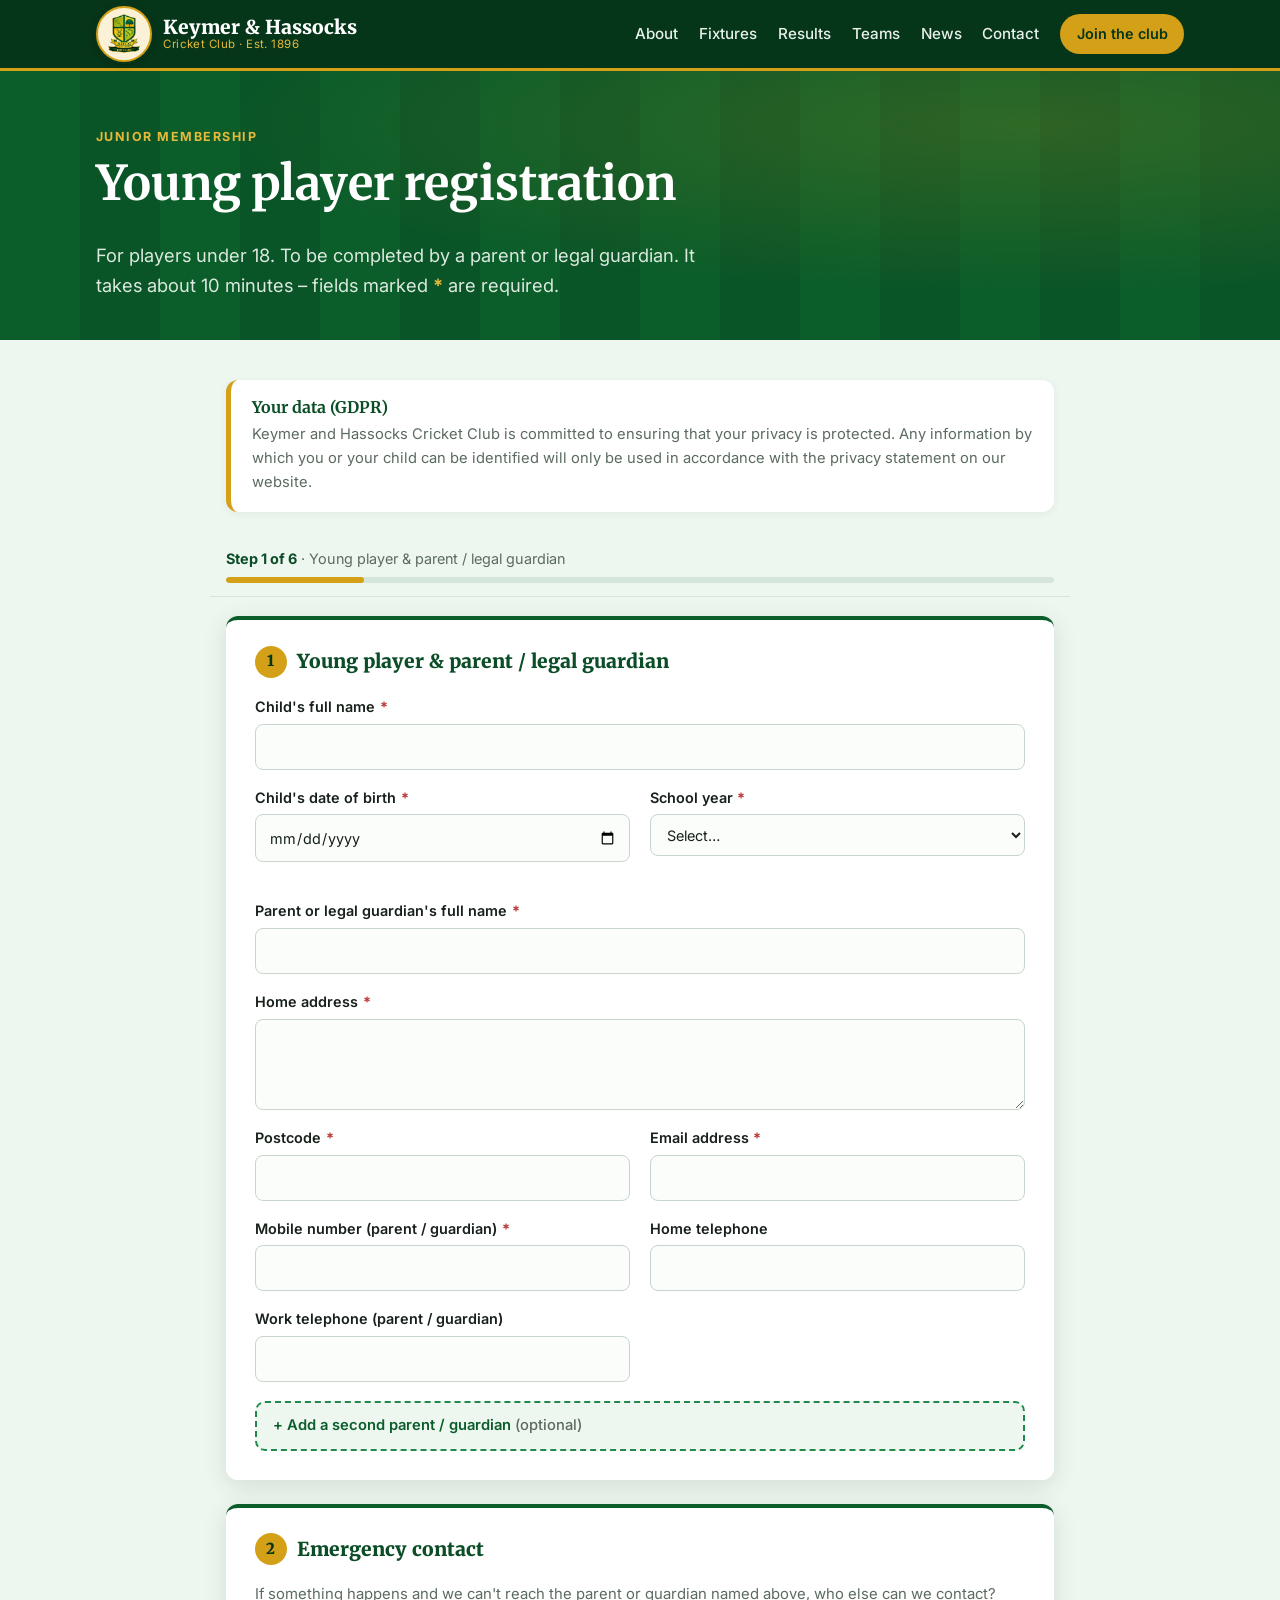
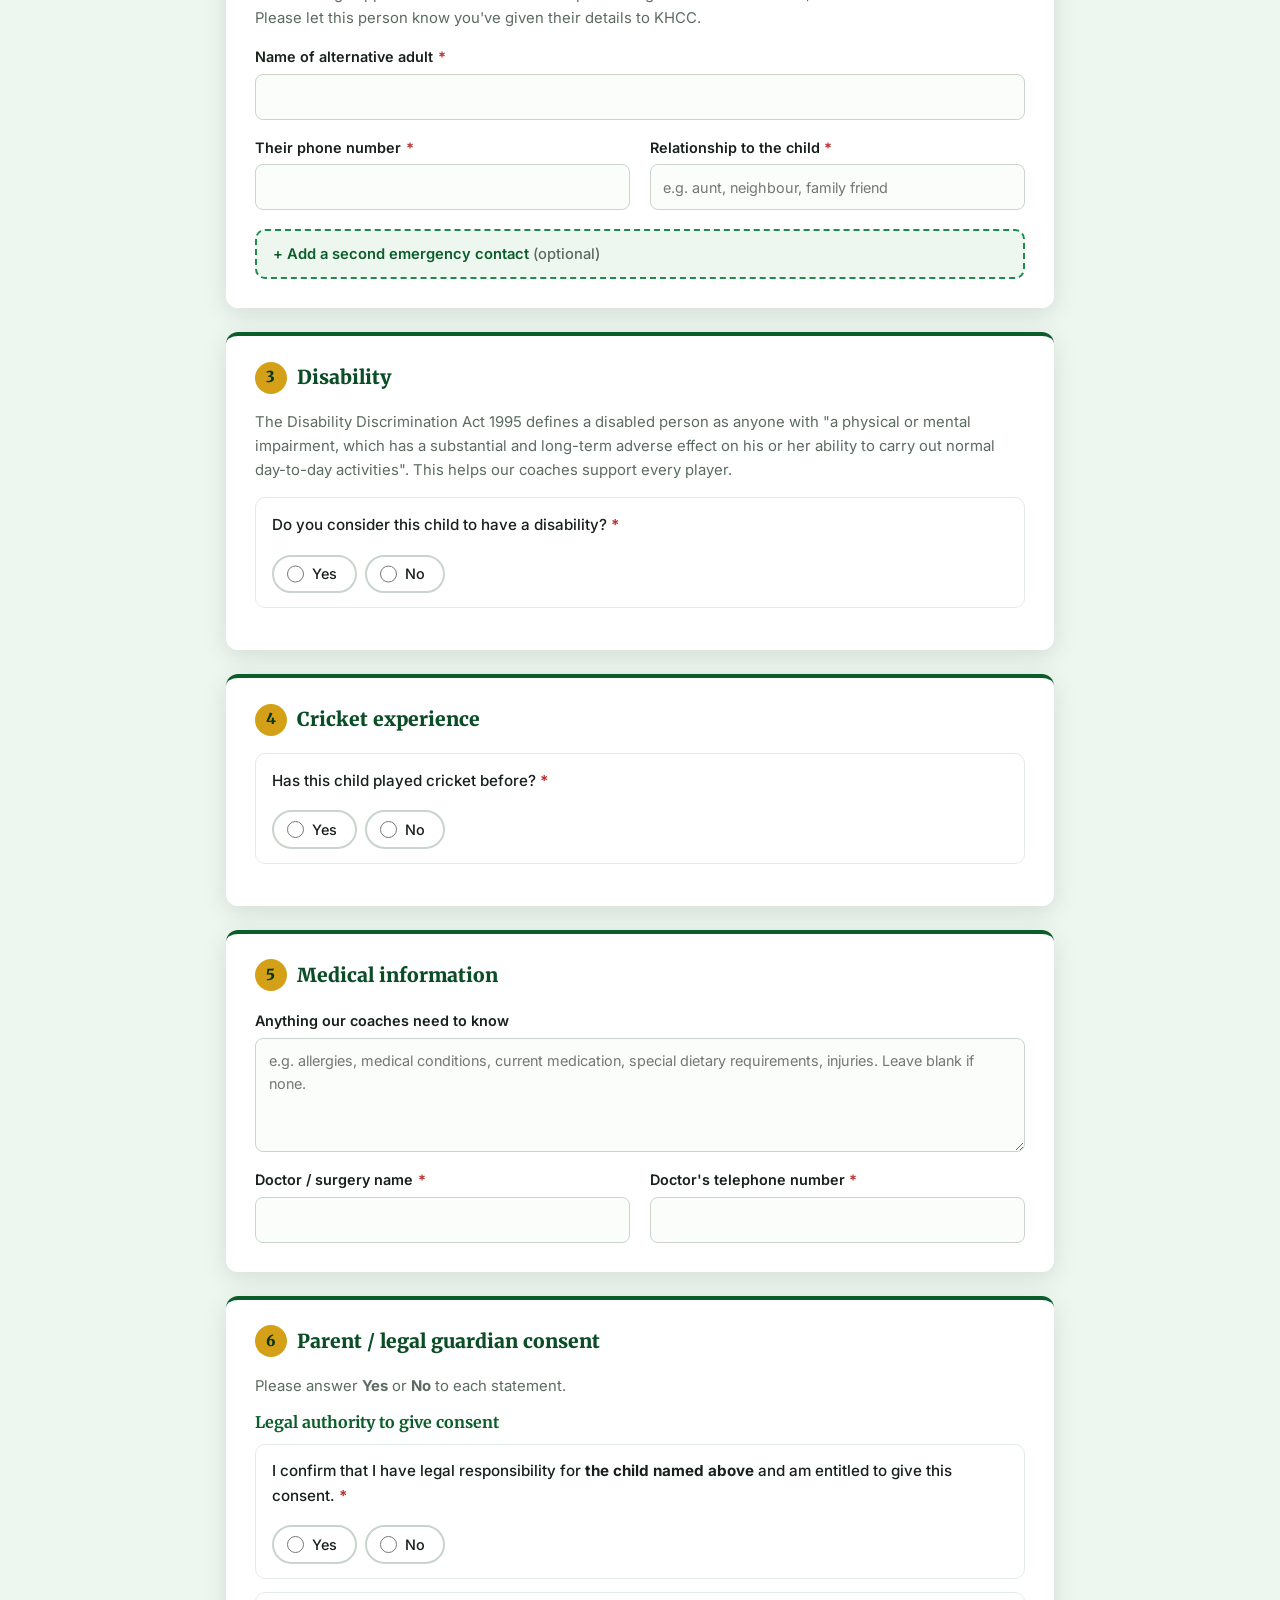
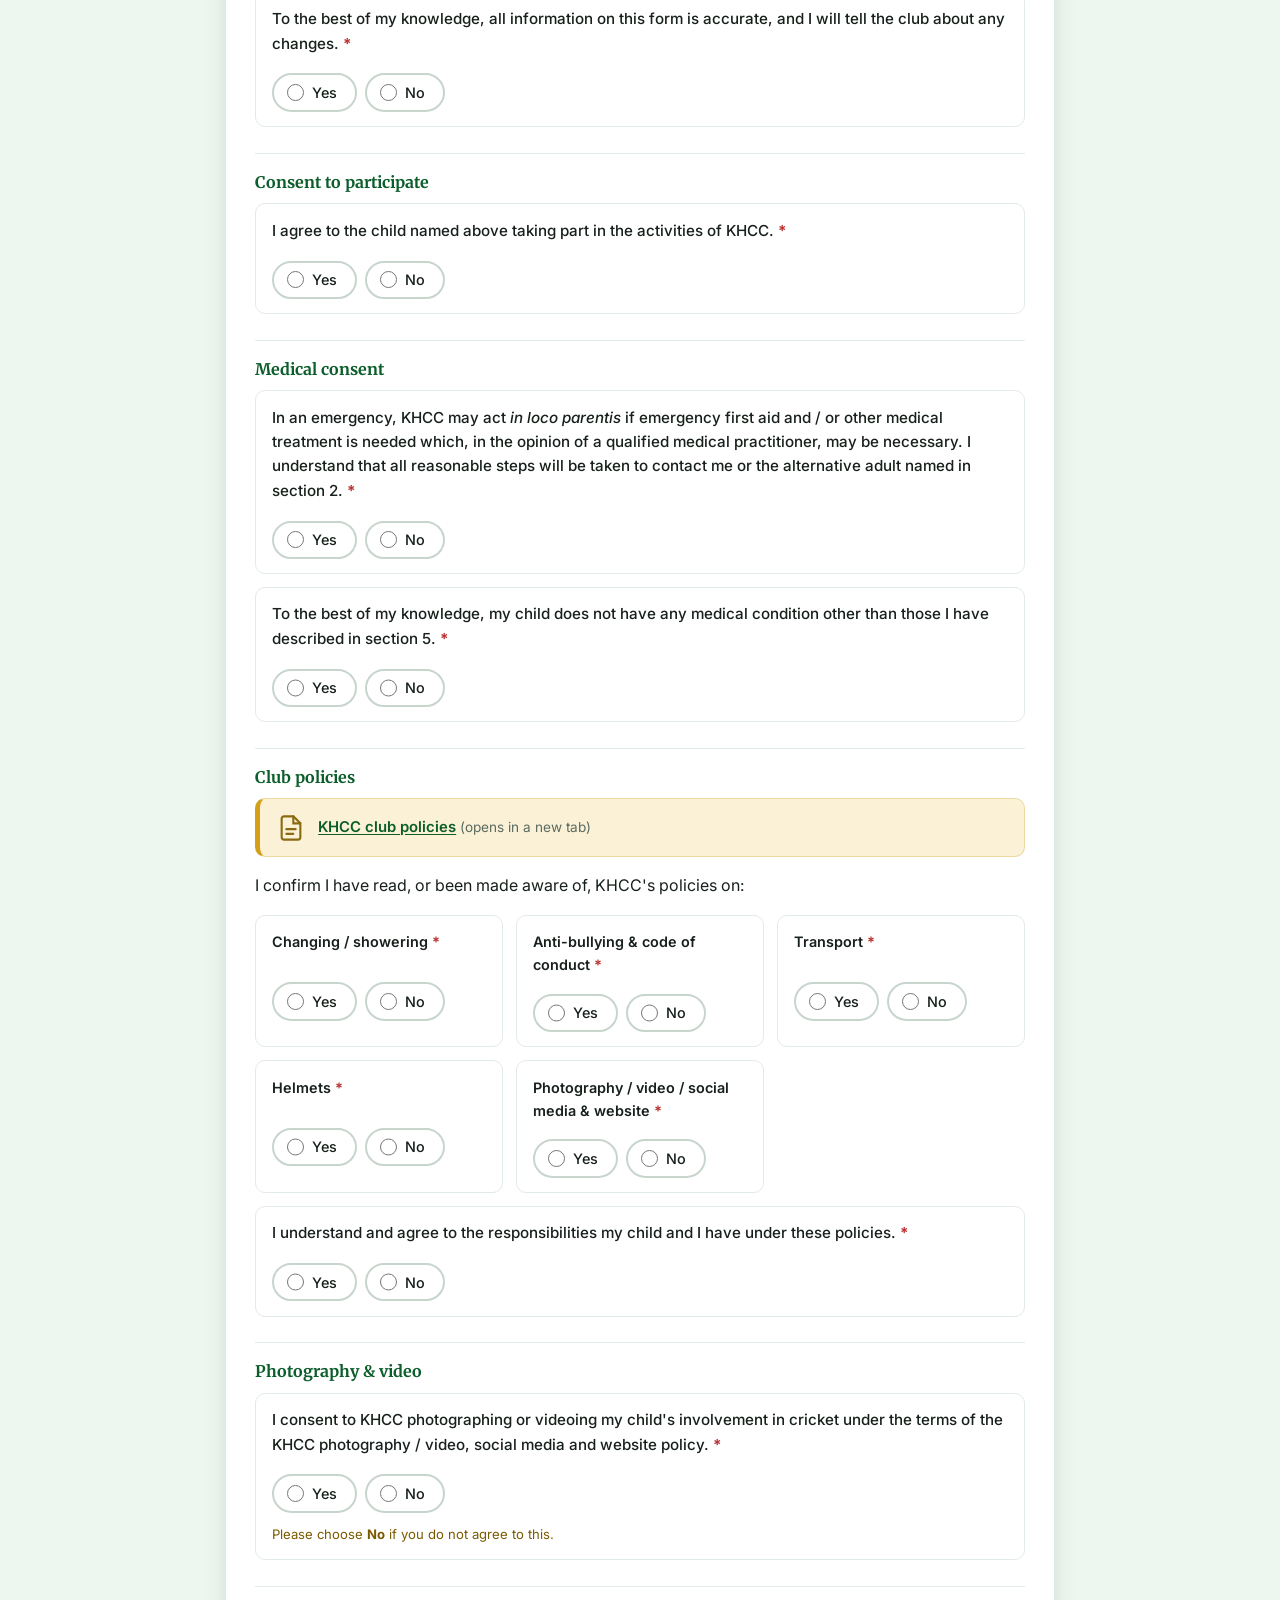
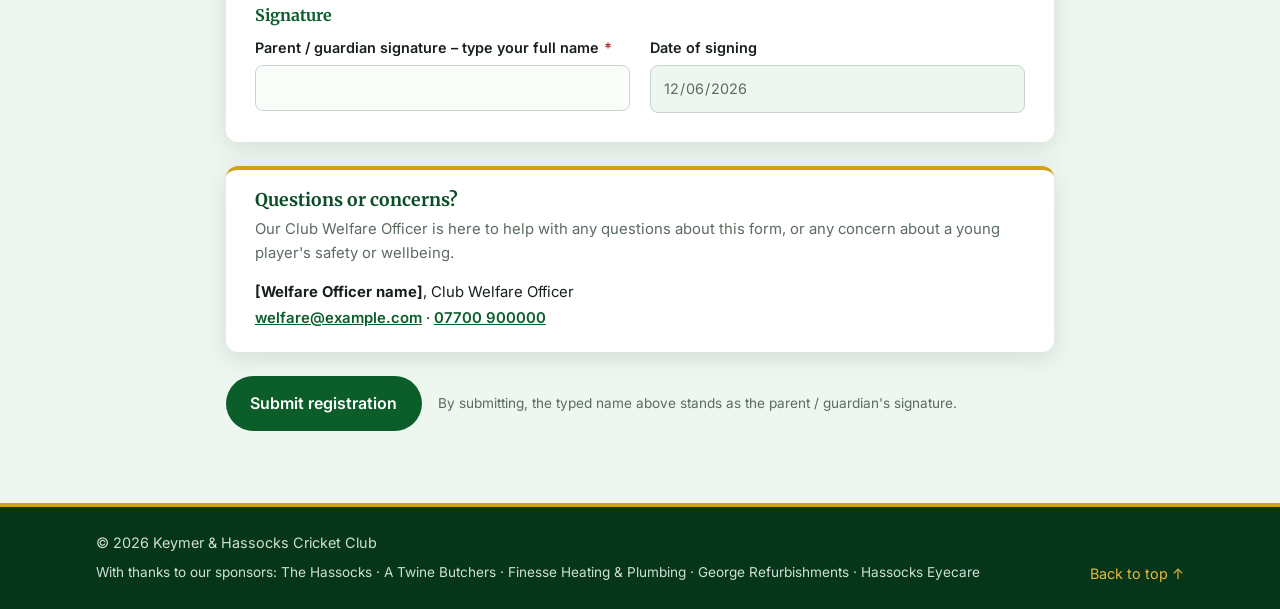
==== commit 176582dc: "Junior reg - add welfare officer & progress bar" ====
--- a/junior-registration.html
+++ b/junior-registration.html
@@ -58,12 +58,19 @@
         <div class="reg-done" id="reg-done" hidden tabindex="-1">
           <h2>Thank you – registration received</h2>
           <p id="reg-done-msg"></p>
+          <!-- TODO: placeholder Welfare Officer details (see also the card at the end of the form). -->
+          <p>Any questions? Contact our Club Welfare Officer, <strong>[Welfare Officer name]</strong>, at <a href="mailto:welfare@example.com">welfare@example.com</a> or <a href="tel:+447700900000">07700 900000</a>.</p>
           <p class="small">This is a pilot form: details are not yet sent to the club automatically. Please print or save a copy (choose “Save as PDF”) and email it to the junior section, or bring it to training.</p>
           <div class="hero-actions">
             <button type="button" class="btn btn-green" id="reg-print">Print / save a copy</button>
             <a href="index.html" class="btn btn-outline-green">Back to home</a>
           </div>
         </div>
+        <div class="reg-progress" id="reg-progress" aria-hidden="true">
+          <div class="reg-progress-text"><strong id="reg-progress-step">Step 1 of 6</strong> <span id="reg-progress-name"></span></div>
+          <div class="reg-progress-track"><div class="reg-progress-fill" id="reg-progress-fill"></div></div>
+        </div>
+
         <form class="reg-form" id="reg-form" novalidate>
           <p class="form-status err" id="reg-errors" role="alert" hidden></p>
 
@@ -360,6 +367,16 @@
             </div>
           </fieldset>
 
+          <!-- TODO: placeholder Welfare Officer details. Replace the name, email and phone here AND in the thank-you message above. -->
+          <aside class="welfare-card" aria-labelledby="welfare-heading">
+            <h2 id="welfare-heading">Questions or concerns?</h2>
+            <p>Our Club Welfare Officer is here to help with any questions about this form, or any concern about a young player's safety or wellbeing.</p>
+            <p class="welfare-contact">
+              <strong>[Welfare Officer name]</strong>, Club Welfare Officer<br>
+              <a href="mailto:welfare@example.com">welfare@example.com</a> · <a href="tel:+447700900000">07700 900000</a>
+            </p>
+          </aside>
+
           <div class="reg-actions">
             <button type="submit" class="btn btn-green">Submit registration</button>
             <p class="small">By submitting, the typed name above stands as the parent / guardian's signature.</p>
--- a/css/styles.css
+++ b/css/styles.css
@@ -371,6 +371,34 @@
 .policy-callout a:hover { color: var(--green-800); }
 .policy-callout .ext { color: var(--muted); font-size: .85rem; }
 
+/* Progress indicator: sticks just below the site header (68px + 3px border) */
+.reg-progress {
+  position: sticky; top: 71px; z-index: 20;
+  margin: 0 -16px 1.2rem; padding: .7rem 16px .8rem;
+  background: rgba(238, 246, 240, .96); backdrop-filter: blur(4px);
+  border-bottom: 1px solid #d6e5da;
+}
+.reg-progress[hidden] { display: none; }
+.reg-progress-text { font-size: .9rem; color: var(--green-800); margin-bottom: .45rem; white-space: nowrap; overflow: hidden; text-overflow: ellipsis; }
+.reg-progress-text span { color: var(--muted); }
+.reg-progress-text span::before { content: "· "; }
+.reg-progress-track { height: 6px; border-radius: 999px; background: #d6e5da; overflow: hidden; }
+.reg-progress-fill { height: 100%; width: 0; border-radius: 999px; background: var(--gold-500); transition: width .3s ease; }
+@media (prefers-reduced-motion: reduce) { .reg-progress-fill { transition: none; } }
+/* Added to the page's 76px scroll-padding so a section jumped to lands just under the progress bar */
+.reg-step { scroll-margin-top: 70px; }
+
+/* Club Welfare Officer contact */
+.welfare-card {
+  background: var(--white); border-radius: var(--radius); box-shadow: var(--shadow);
+  border-top: 4px solid var(--gold-500); padding: 1.3rem 1.8rem;
+}
+.welfare-card h2 { font-size: 1.1rem; margin-bottom: .4rem; }
+.welfare-card p { font-size: .93rem; color: var(--muted); }
+.welfare-card .welfare-contact { color: var(--ink); margin: 0; line-height: 1.7; }
+.welfare-card a { font-weight: 600; }
+@media (max-width: 640px) { .welfare-card { padding: 1.2rem 1.1rem; } }
+
 /* Optional second parent / emergency contact */
 .add-more {
   margin-top: 1.2rem; font: inherit; font-weight: 600; font-size: .92rem; cursor: pointer;
@@ -403,7 +431,7 @@
 .join-junior { margin-top: 1.4rem; padding-top: 1.2rem; border-top: 1px solid rgba(11,77,38,.15); }
 
 @media print {
-  .site-header, .site-footer, .page-hero .lead, .reg-done .hero-actions, .reg-done .small, .reg-actions, .gdpr-note, .add-more, .remove-extra { display: none !important; }
+  .site-header, .site-footer, .page-hero .lead, .reg-done .hero-actions, .reg-done .small, .reg-actions, .gdpr-note, .add-more, .remove-extra, .reg-progress { display: none !important; }
   .page-hero { background: none; color: var(--ink); padding: 0 0 1rem; }
   .page-hero h1 { color: var(--green-800); }
   .section-tint { background: none; }
